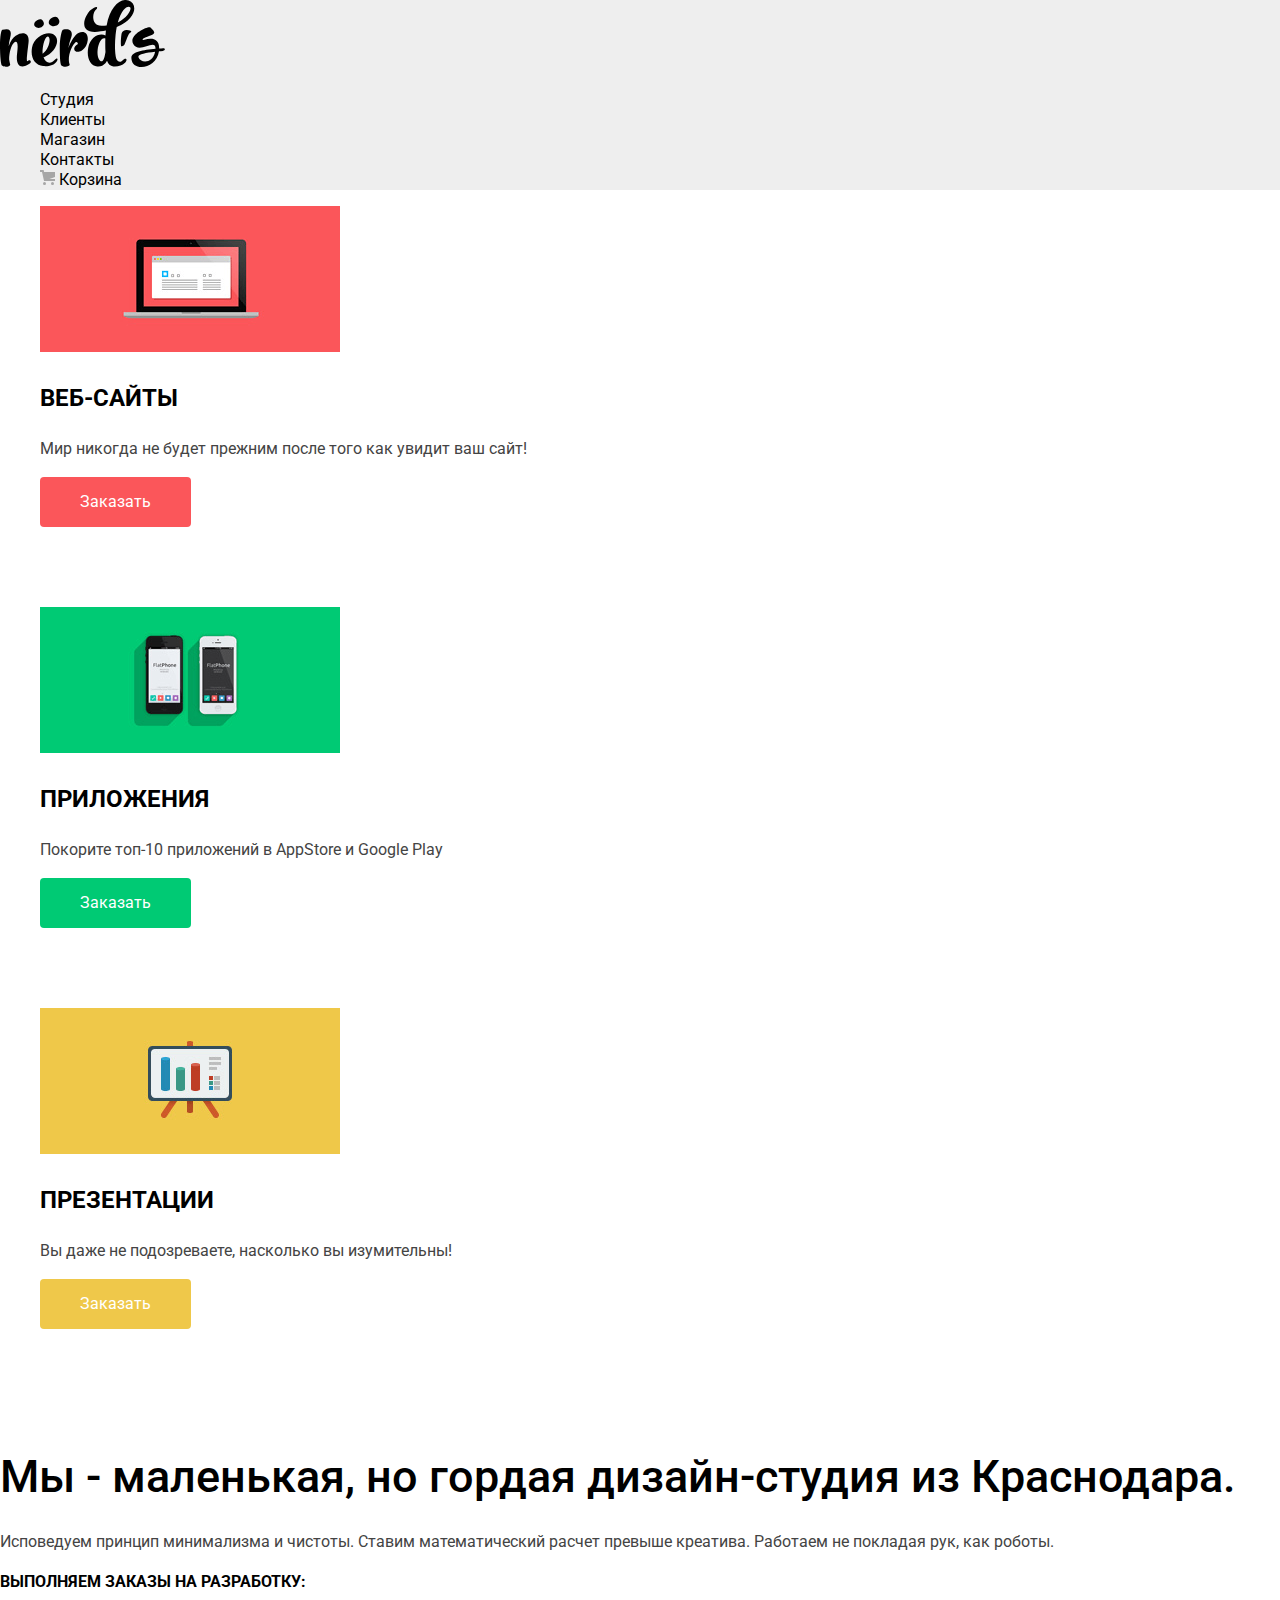
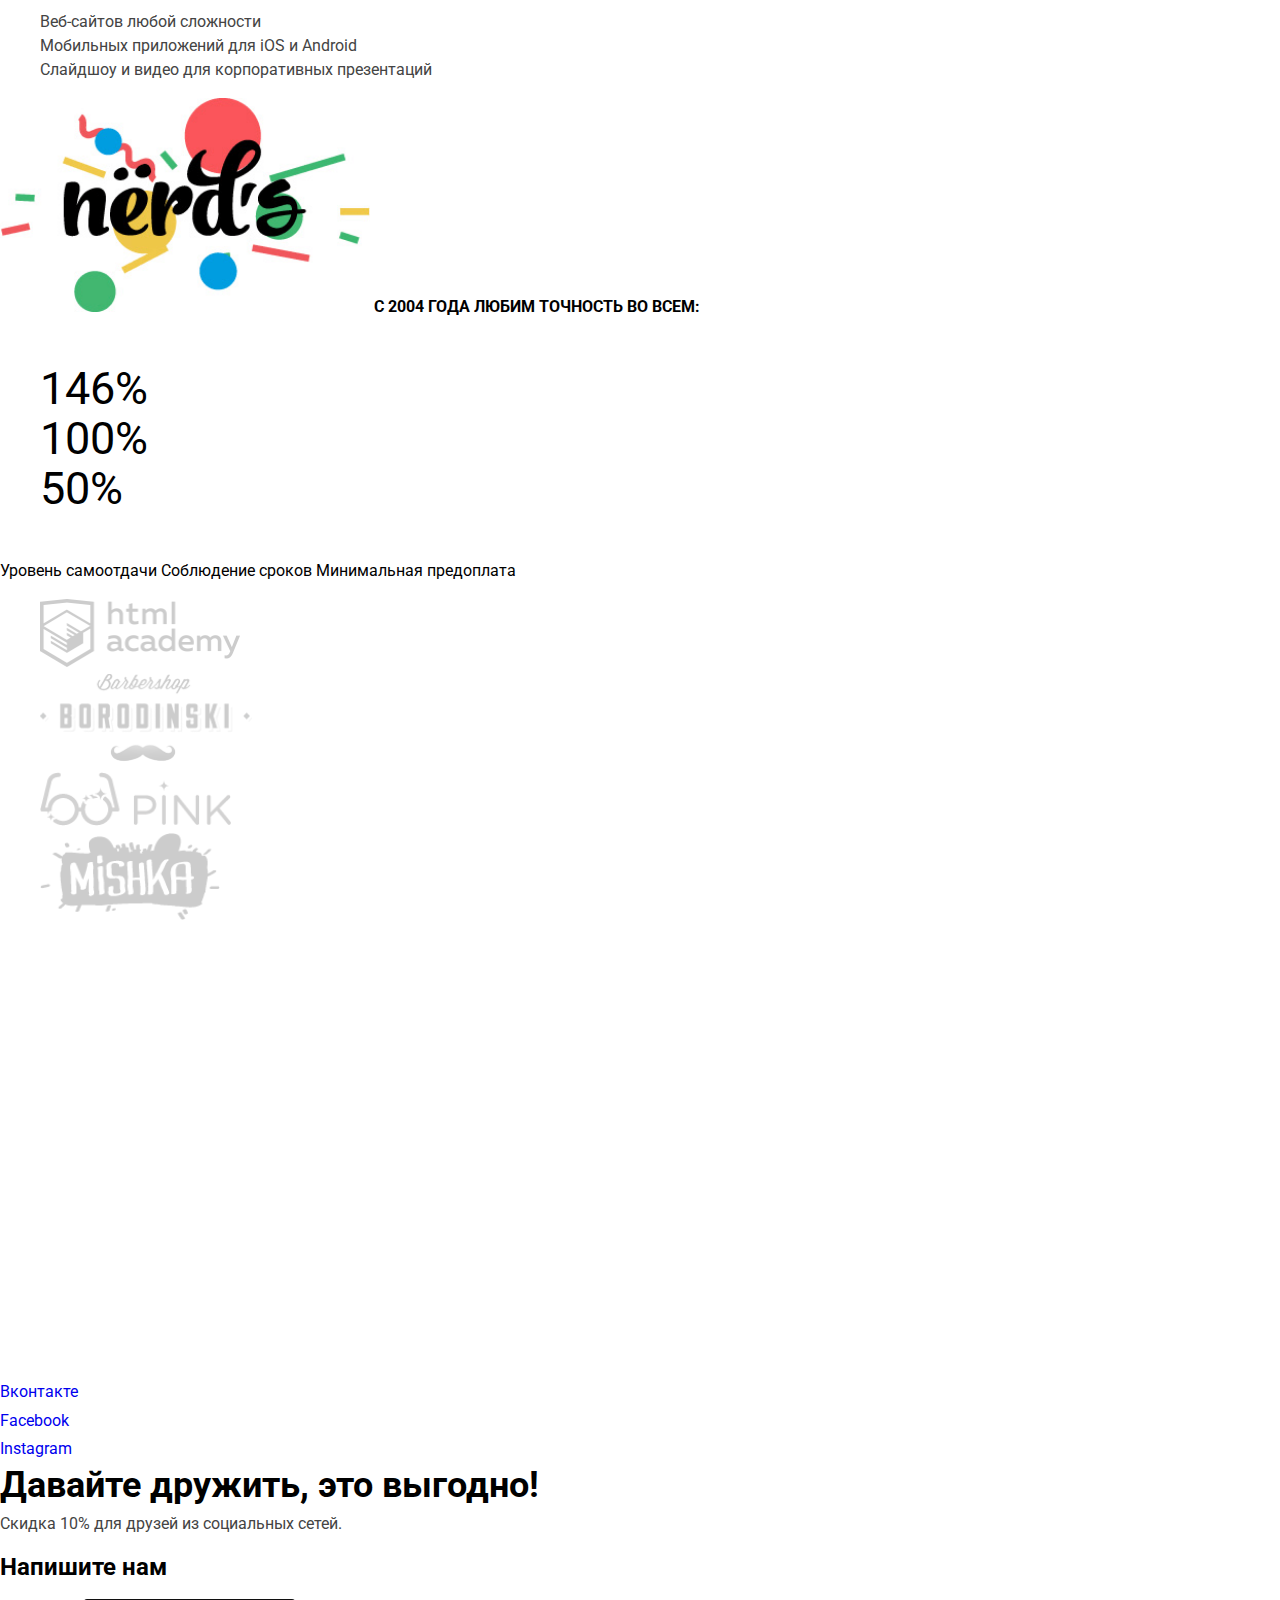
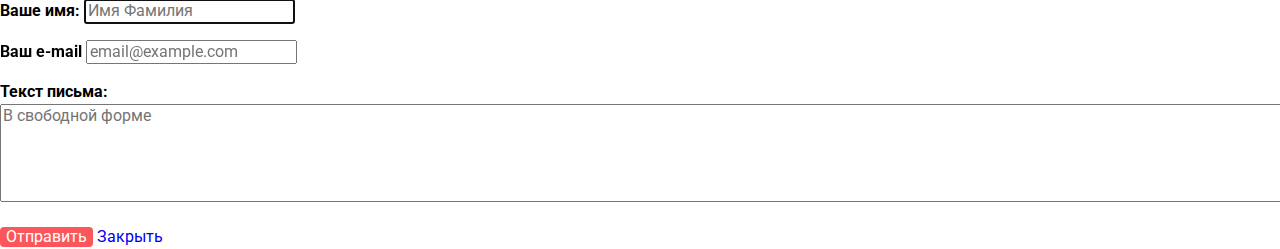
==== index.html @ ab697e95 "Сделала базовую стилизацию" ====
<!DOCTYPE html>
<html lang="ru">
  <head>
    <meta charset="utf-8">
    <title>HTML Academy: Нёрдс</title>
    <link href="https://fonts.googleapis.com/css?family=Roboto:400,500,700&display=swap&subset=cyrillic" rel="stylesheet">
    <link href="css/normalize.css" rel="stylesheet">
    <link href="css/style.css" rel="stylesheet">
  </head>
  <body>
    <header class="main-header">
      <a class="main-header-logo" href="#">
        <img src="img/nerds-logo.svg" width="165" height="75" alt="Логотип «Nerd`s»">
      </a>
      <nav class="main-navigation">
        <ul class="site-navigation">
          <li><a href="#">Студия</a></li>
          <li><a href="#">Клиенты</a></li>
          <li><a href="catalog.html">Магазин</a></li>
          <li><a href="#">Контакты</a></li>
          <li class="cart empty-cart">
            <svg xmlns="http://www.w3.org/2000/svg" width="15" height="15" viewBox="0 0 15 15"><circle fill="#a6a6a6" cx="4.5" cy="13.5" r="1.5"/><circle fill="#a6a6a6" cx="12.5" cy="13.5" r="1.5"/><path fill="#a6a6a6" d="M15 2H4.07l-.422-2H0v2h2.031l1.985 9H15V9H9.441L15 6.951z"/></svg>
            <a class="cart-button" href="#">Корзина</a>
          </li>
        </ul>
      </nav>
      <section class="slider">
      </section>
    </header>
    <main class="container">
      <ul class="services-list">
        <li class="services-item">
          <img src="img/services1.png" width="300" height="146" alt="Веб-сайты">
          <h3>ВЕБ-САЙТЫ</h3>
          <p>Мир никогда не будет прежним после того как увидит ваш сайт!</p>
          <a class="button button-red" href="#">Заказать</a>
        </li>
        <li class="services-item">
          <img src="img/services2.png" width="300" height="146" alt="Приложения">
          <h3>ПРИЛОЖЕНИЯ</h3>
          <p>Покорите топ-10 приложений в AppStore и Google Play</p>
          <a class="button button-green" href="#">Заказать</a>
        </li>
        <li class="services-item">
          <img src="img/services3.png" width="300" height="146" alt="Презентации">
          <h3>ПРЕЗЕНТАЦИИ</h3>
          <p>Вы даже не подозреваете, насколько вы изумительны!</p>
          <a class="button button-yellow" href="#">Заказать</a>
        </li>
      </ul>
      <div class="representation">
        <h3>Мы - маленькая, но гордая дизайн-студия из Краснодара.</h3>
        <p>Исповедуем принцип минимализма и чистоты. Ставим математический расчет превыше креатива. Работаем не покладая рук, как роботы.</p>
        <b>ВЫПОЛНЯЕМ ЗАКАЗЫ НА РАЗРАБОТКУ:</b>
        <ul class="list-orders">
          <li class="order-1">Веб-сайтов любой сложности</li>
          <li class="order-2">Мобильных приложений для iOS и Android</li>
          <li class="order-3">Слайдшоу и видео для корпоративных презентаций</li>
        </ul>
      </div>
      <section class="statistics">
        <img src="img/nerds-illustration.png" width="370" height="220" alt="Иллюстрация «Нёрдс»"> 
        <b>С 2004 ГОДА ЛЮБИМ ТОЧНОСТЬ ВО ВСЕМ:</b>
        <ul class="statistics-list">
          <li>146%</li>
          <li>100%</li>
          <li>50%</li>
        </ul>
        <tr>
          <td>Уровень самоотдачи</td>
          <td>Соблюдение сроков</td>
          <td>Минимальная предоплата</td>
        </tr>
      </section>
      <section class="partners">
        <ul class="partners-list">
          <li class="partners-item">
            <a href="https://up.htmlacademy.ru/htmlcss/25">
              <img src="img/logo1.png" width="200" height="70" alt="HTML Academy">
            </a>
          </li>
          <li class="partners-item">
            <a href="#">
              <img src="img/logo2.png" width="212" height="90" alt="Барбершоп «Бородинский»">
            </a>
          </li>
          <li class="partners-item">
            <a href="#">
              <img src="img/logo3.png" width="191" height="56" alt="Pink">
            </a>
          </li>
          <li class="partners-item">
            <a href="#">
              <img src="img/logo4.png" width="180" height="92" alt="Mishka">
            </a>
          </li>
        </ul>
      </section>
      <section class="map">
        <iframe src="https://www.google.com/maps/embed?pb=!1m18!1m12!1m3!1d1998.598942412403!2d30.320894616187918!3d59.938796869047835!2m3!1f0!2f0!3f0!3m2!1i1024!2i768!4f13.1!3m3!1m2!1s0x4696310fca5ba729%3A0xea9c53d4493c879f!2z0JHQvtC70YzRiNCw0Y8g0JrQvtC90Y7RiNC10L3QvdCw0Y8g0YPQuy4sIDE5LCDQodCw0L3QutGCLdCf0LXRgtC10YDQsdGD0YDQsywgMTkxMTg2!5e0!3m2!1sru!2sru!4v1511716025084" width="1200" height="430" style="border:0" allowfullscreen></iframe>
      </section>
    </main>
    <footer class="main-footer">
      <div class="footer-social">
        <ul class="social-list">
          <li class="social-item">
            <a class="social-button" href="#">
              <span class="social vk visually-hidden">Вконтакте</span>
              <svg xmlns="http://www.w3.org/2000/svg" width="26" height="15" viewBox="0 0 26 15"><path fill="#FFF" d="M16.138 11.51c.956-.309 2.18 2.04 3.483 2.939.978.681 1.727.534 1.727.534l3.473-.05s1.815-.112.957-1.554c-.071-.12-.503-1.069-2.585-3.022-2.177-2.043-1.882-1.712.739-5.244 1.597-2.153 2.236-3.468 2.036-4.028-.192-.539-1.365-.399-1.365-.399L20.69.713c-.381.001-.704.119-.851.515-.003.004-.621 1.666-1.445 3.079-1.741 2.989-2.436 3.148-2.724 2.961-.661-.433-.494-1.737-.494-2.664 0-2.897.432-4.105-.846-4.417-.427-.104-.739-.172-1.828-.182-1.392-.021-2.574 0-3.244.329-.445.223-.786.712-.579.74.26.035.843.16 1.155.586.401.552.389 1.789.389 1.789s.229 3.411-.54 3.834c-.528.29-1.25-.302-2.803-3.016-.793-1.388-1.392-2.922-1.392-2.922s-.116-.285-.326-.441c-.25-.185-.6-.244-.6-.244L.848.684S.29.7.085.946c-.182.218-.015.668-.015.668s2.909 6.881 6.203 10.347c3.02 3.182 6.452 2.971 6.452 2.971h1.555s.469-.054.709-.312c.224-.24.214-.691.214-.691s-.031-2.109.935-2.419z"/></svg>
            </a>
          </li>
          <li class="social-item">
            <a class="social-button" href="#">
              <span class="social facebook visually-hidden">Facebook</span>
              <svg xmlns="http://www.w3.org/2000/svg" width="12" height="22" viewBox="0 0 12 22"><path fill="#FFF" d="M12 4V0H8a4 4 0 0 0-4 4v4H0v4h4v10h4V12h4V8H8V4h4z"/></svg>
            </a>
          </li>
          <li class="social-item">
            <a class="social-button" href="#">
              <span class="social insta visually-hidden">Instagram</span>
              <svg xmlns="http://www.w3.org/2000/svg" width="21" height="21" viewBox="0 0 21 21"><path fill="#FFF" d="M18 0H3C1.35 0 0 1.35 0 3v15c0 1.65 1.35 3 3 3h15c1.65 0 3-1.35 3-3V3c0-1.65-1.35-3-3-3zm-7.5 7c1.93 0 3.5 1.57 3.5 3.5S12.43 14 10.5 14 7 12.43 7 10.5 8.57 7 10.5 7zM18 18H3V9h1.181A6.504 6.504 0 0 0 4 10.5a6.5 6.5 0 1 0 13 0 6.45 6.45 0 0 0-.181-1.5H18v9zm0-11h-4V3h4v4z"/></svg>
            </a>
          </li>
        </ul>
      </div>
      <h3>Давайте дружить, это выгодно!</h3>
      <p>Скидка 10% для друзей из социальных сетей.</p>
    </footer>
    <section class="modal modal-login">
      <h2>Напишите нам</h2>
      <form class="login-form" action="https://echo.htmlacademy.ru" method="post">
        <div class="wrapper">
          <p>
            <label for="user-name"><b>Ваше имя:</b></label>
            <input type="text" name="user-name"  placeholder="Имя Фамилия" required="" autofocus="">			
          </p>
          <p>
            <label for="user-email"><b>Ваш e-mail</b></label>
            <input type="email" name="user-email" placeholder="email@example.com" required="">			
          </p>
        </div>
        <p>
          <label for="contact-text"><b>Текст письма:</b></label>
          <textarea name="text" id="contact-text" rows="5" cols="250" placeholder="В свободной форме" required=""></textarea>
        </p>
        <button class="button" type="submit">Отправить</button>
          <a href="#" class="modal-close">Закрыть</a>
        </form>
    </section>
  </body>
</html>
---- css/style.css ----
body {
    background-color: white;
    font-family: 'Roboto', sans-serif;
    font-size: 16px;
    line-height: 24px;
    font-weight: 400;
    color: black;
}

a {
    text-decoration: none;
}

img {
    max-width: 100%;
    height: auto;
}

.button {
    font-size: 16px;
    line-height: 18px;
    color: #fff;
    background-color: #fb565a;
    border: none;
    display: inline-block;
    border-radius: 4px;
}

.main-header {
    background-color: #eeeeee;
}

.main-header h3 {
    font-weight: 500;
    font-size: 55px;
    line-height: 55px;
    text-align: center;
    color: #000;
    margin-bottom: 45px;
    padding: 77px 0 105px;

}
   
.main-navigation {
    font-size: 16px;
    line-height: 20px;
    color: #000000;
  
    background-color: #eeeeee;
}

.site-navigation {
    font-size: 10,15px;
    line-height: 10,15px;
    list-style: none;
}

.site-navigation a {
    color: #000000;
}

.site-navigation a:hover {
    color: #fb565a;
}

.site-navigation a:focus{
    color: #c0c0c0;
}

.site-navigation-current {
    border-bottom: 2px solid #fb565a;
}

.services-list {
    list-style: none;
}

.services-item h3 {
    font-size: 24px;
    line-height: 30px;
}

.services-item p {
    font-size: 16px;
    line-height: 24px;
    color: #444;
}

.button-red  {
    background-color: #fb565a;
    margin-bottom: 80px;
    padding: 16px 40px;
}

.button-red:hover {
    background-color: #e74246;
}

.button-red:active {
    color: #e48789;
    background-color: #d7373b;
}

.button-green {
    background-color: #00ca74;
    margin-bottom: 80px;
    padding: 16px 40px;
}

.button-green:hover {
    background-color: #00bc6c;
}

.button-green:active {
    color: #74c69c;
    background-color: #00aa62;
}

.button-yellow {
    background-color:  #efc84a;
    margin-bottom: 80px;
    padding: 16px 40px;
}

.button-yellow:hover {
    background-color: #eab534;
}

.button-yellow:active {
    color: #edc47f;
    background-color: #e5a722;
}

.representation h3 {
    margin-bottom: 31px;
    font-size: 45px;
    line-height: 45px;
    font-weight: 500;
}

.representation p {
    font-size: 16px;
    line-height: 24px;
    color: #444;
}

.representation b {
    font-size: 16px;
    line-height: 24px;
}

.list-orders {
    list-style: none;
    color: #444;
}

.statistics b {
    font-size: 16px;
    line-height: 24px;
    font-weight: bold;
}

.statistics-list {
    list-style: none;
    font-size: 45px;
    line-height: 50px;
}

.tr {
    font-size: 16px;
    line-height: 18px;
    color: #444;
}

.partners-list {
    list-style: none;
}

.partners img {
    opacity: 0.2;
}

.partners img:hover {
    opacity: 1;
}

.partners img:active {
    opacity: 0.1;
}

/* Footer */

.social-list {
    width: 260px;
    list-style: none;
    padding: 0;
    margin: 0;
}

.social-button {
    margin-bottom: 5px;
}

.main-footer h3 {
    font-size: 36px;
    line-height: 36px;
    color: #000;
    font-weight: 700;
    display: block;
    margin: 6px 0 10px;
}

.main-footer p {
    margin: 0;
    line-height: 22px;
    color: #444;
}

/* Catalog */
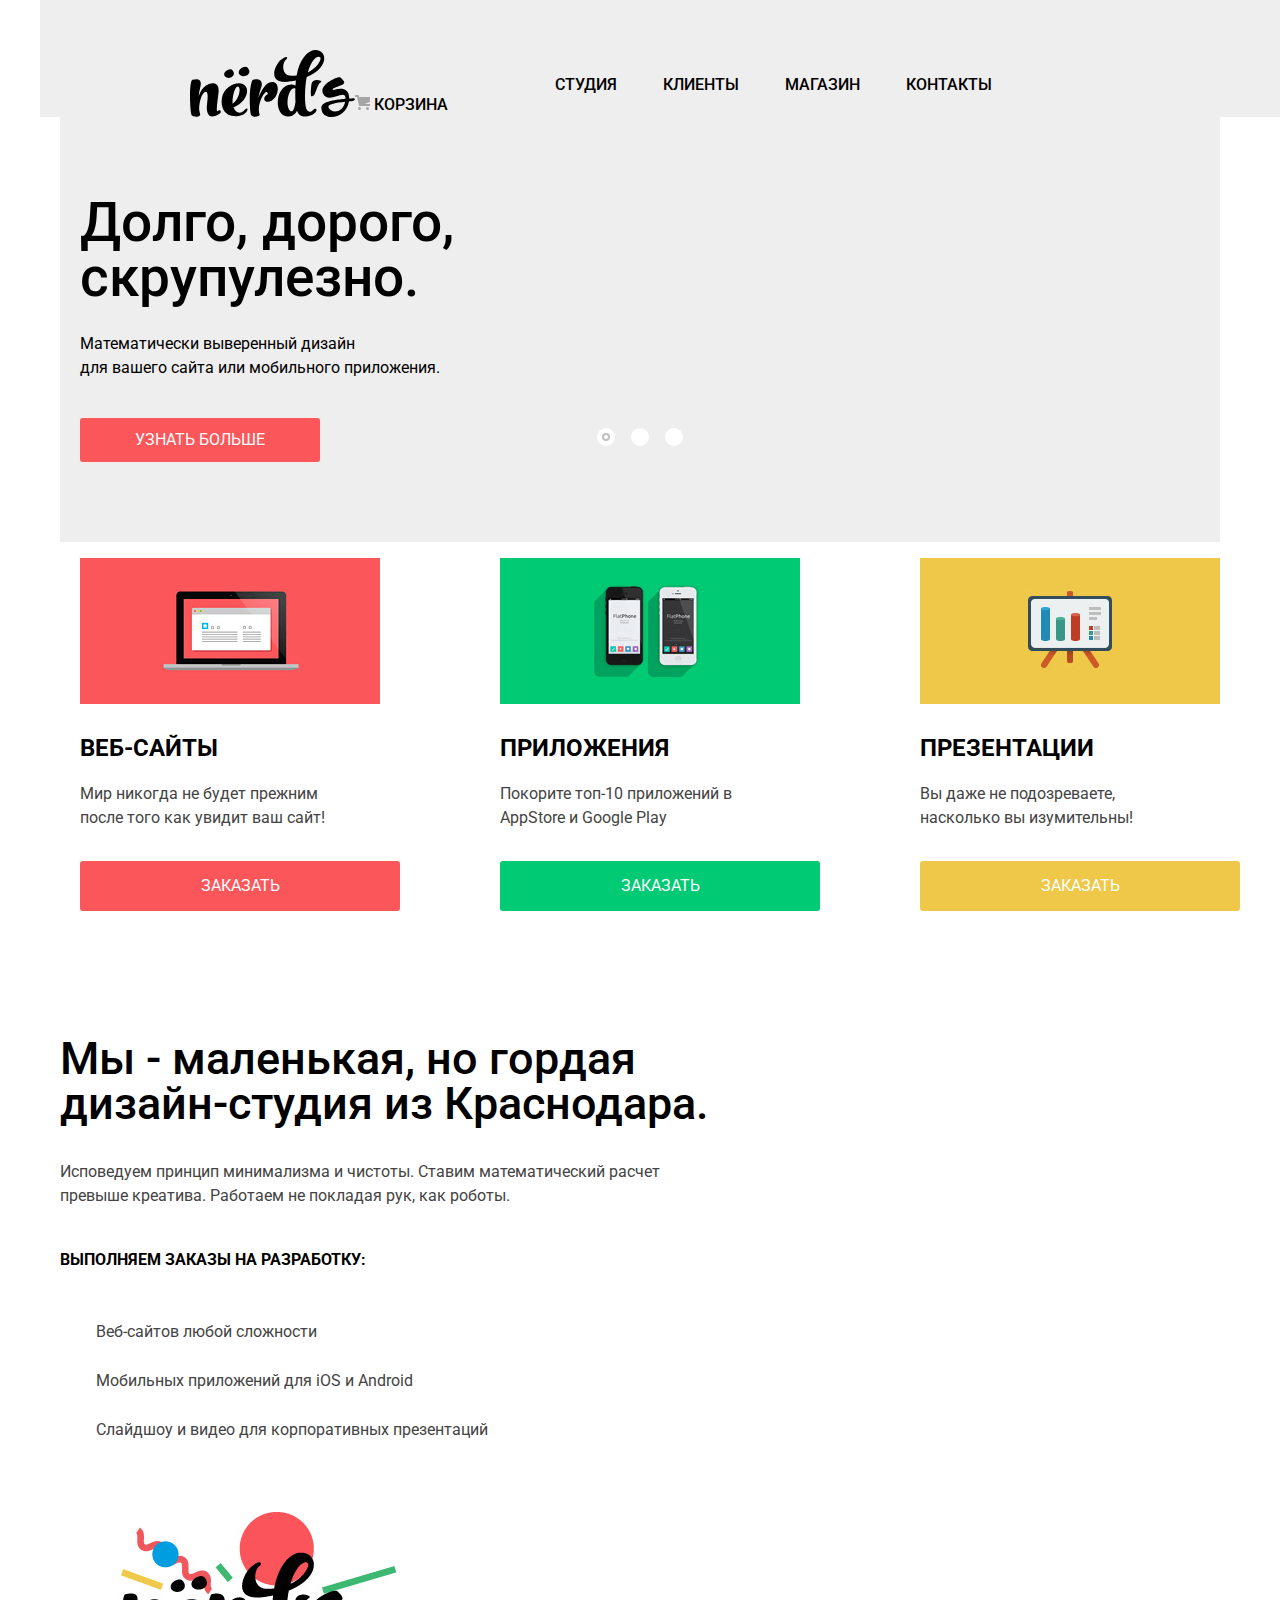
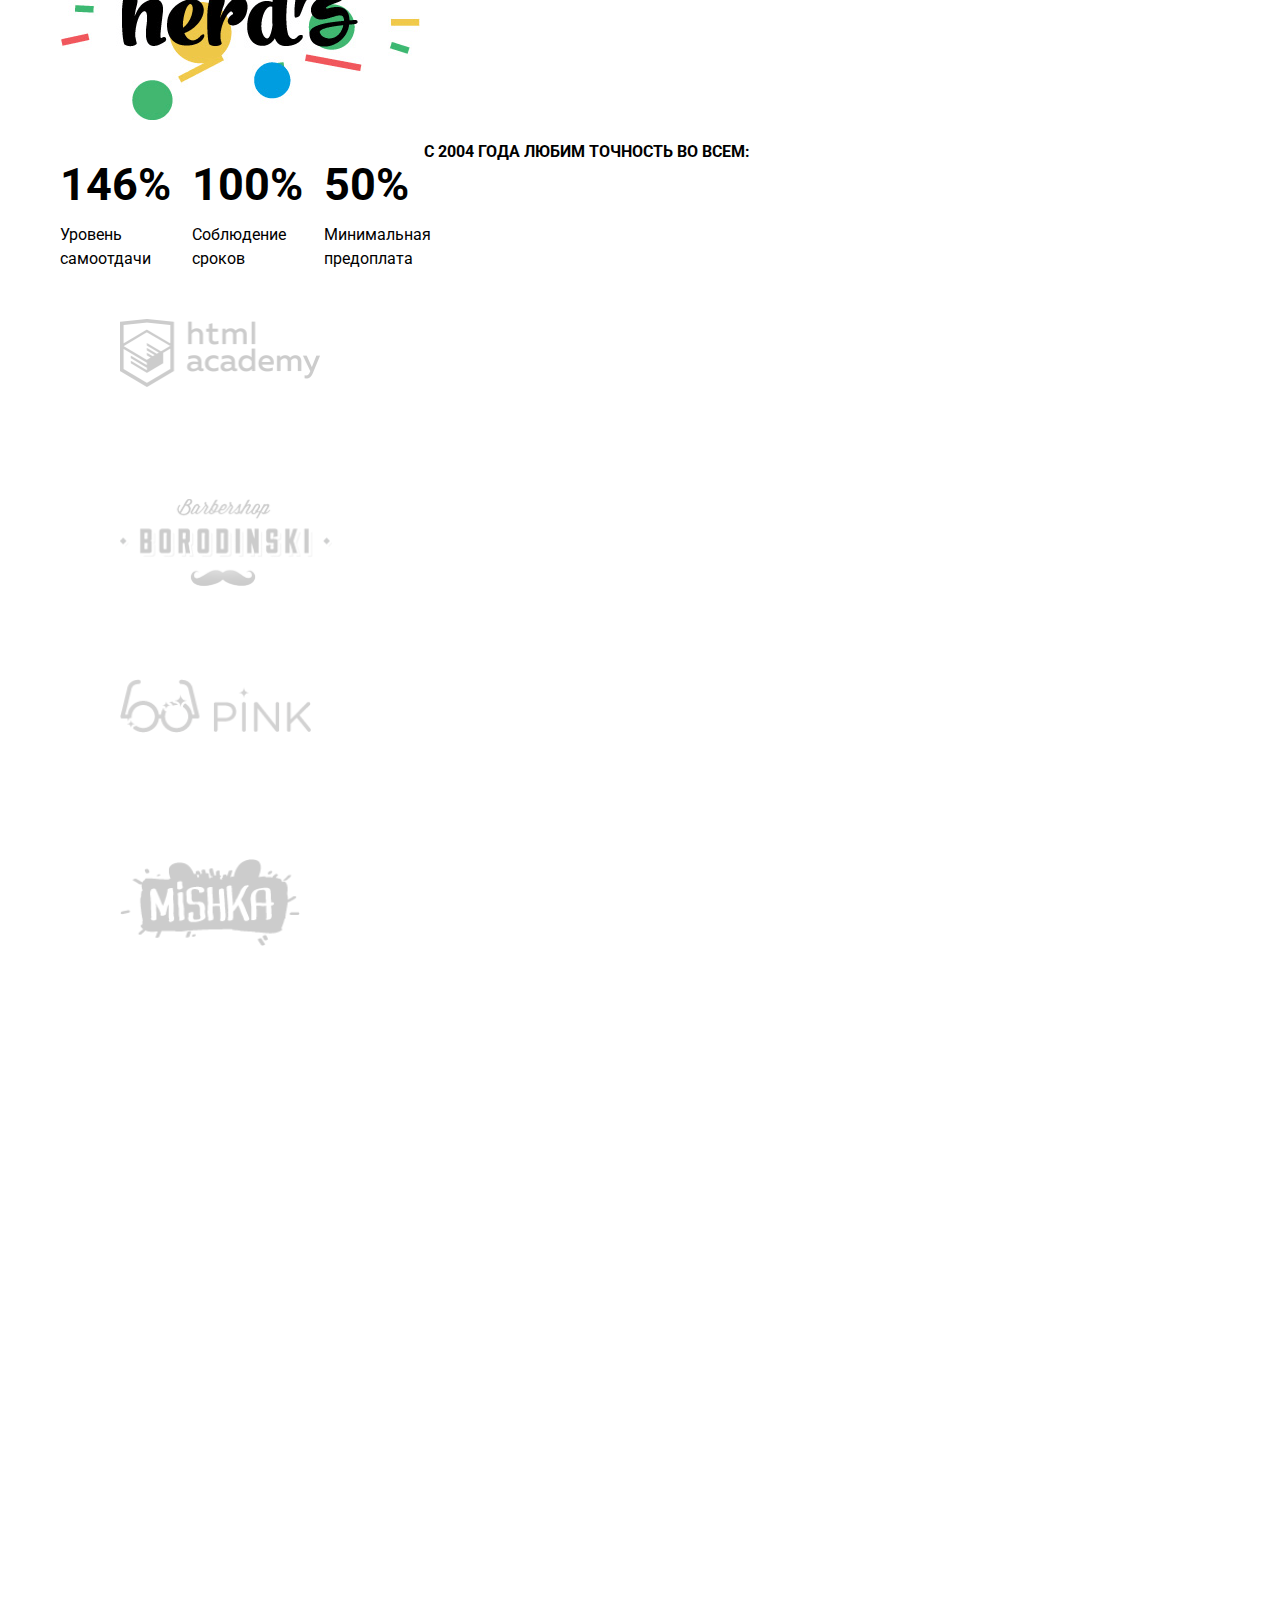
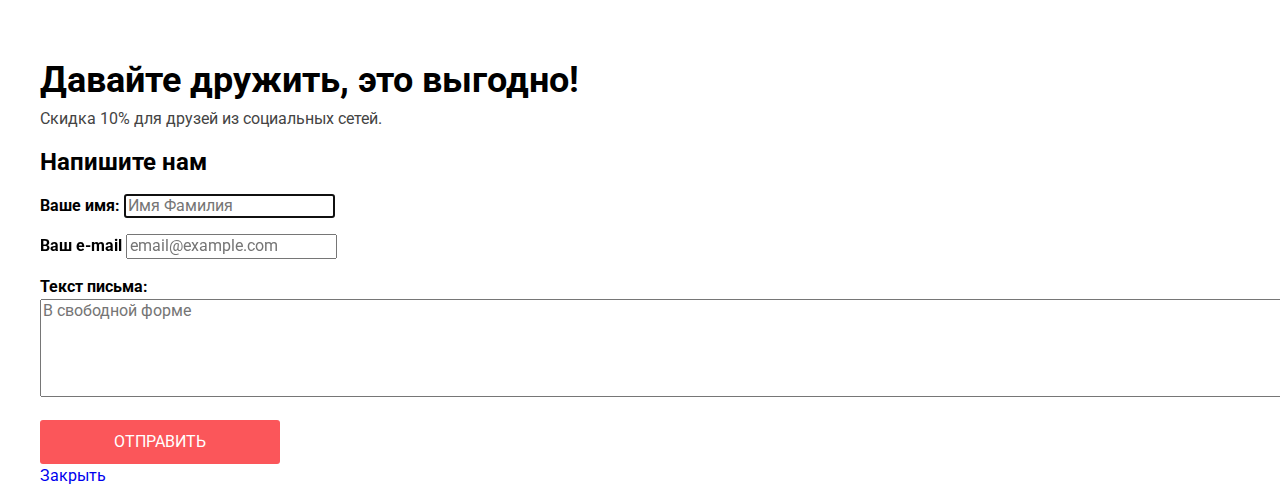
==== commit 6da74061: "Добавила сетки" ====
--- a/index.html
+++ b/index.html
@@ -18,16 +18,44 @@
           <li><a href="#">Клиенты</a></li>
           <li><a href="catalog.html">Магазин</a></li>
           <li><a href="#">Контакты</a></li>
-          <li class="cart empty-cart">
-            <svg xmlns="http://www.w3.org/2000/svg" width="15" height="15" viewBox="0 0 15 15"><circle fill="#a6a6a6" cx="4.5" cy="13.5" r="1.5"/><circle fill="#a6a6a6" cx="12.5" cy="13.5" r="1.5"/><path fill="#a6a6a6" d="M15 2H4.07l-.422-2H0v2h2.031l1.985 9H15V9H9.441L15 6.951z"/></svg>
-            <a class="cart-button" href="#">Корзина</a>
-          </li>
         </ul>
+        <div class="basket">
+          <svg xmlns="http://www.w3.org/2000/svg" width="15" height="15" viewBox="0 0 15 15"><circle fill="#a6a6a6" cx="4.5" cy="13.5" r="1.5"/><circle fill="#a6a6a6" cx="12.5" cy="13.5" r="1.5"/><path fill="#a6a6a6" d="M15 2H4.07l-.422-2H0v2h2.031l1.985 9H15V9H9.441L15 6.951z"/></svg>
+          <a class="basket-button" href="#">Корзина</a>
+        </div>
       </nav>
-      <section class="slider">
-      </section>
     </header>
     <main class="container">
+      <section class="slider">
+        <div class="container">
+          <h2 class="visually-hidden">Преимущества</h2>
+          <input class="visually-hidden" type="radio" id="product-1" name="toggle" checked>
+          <input class="visually-hidden" type="radio" id="product-2" name="toggle">
+          <input class="visually-hidden" type="radio" id="product-3" name="toggle">
+          <div class="slider-controls">
+            <label class="slider-controls-item slider-controls-item--1" for="product-1">Первый</label>
+            <label class="slider-controls-item slider-controls-item--2" for="product-2">Второй</label>
+            <label class="slider-controls-item slider-controls-item--3" for="product-3">Третий</label>
+          </div>
+          <ul class="slider-list">
+            <li class="slider-item">
+              <h3>Долго, дорого,<br> скрупулезно.</h3>
+              <p>Математически выверенный дизайн<br> для вашего сайта или мобильного приложения.</p>
+              <a class="slider-item-button button" href="#">Узнать больше</a>
+            </li>
+            <li class="slider-item">
+              <h3>Любим математику как никто другой</h3>
+              <p>Никакого креатива, только математические формулы для расчета идеальных пропорций.</p>
+              <a class="slider-item-button button" href="#">Узнать больше</a>
+            </li>
+            <li class="slider-item">
+              <h3>Только ночь,<br> только хардкор</h3>
+              <p>Работать днем, как все? Мы против этого.<br> Ближе к полуночи работа только начинается.</p>
+              <a class="slider-item-button button" href="#">Узнать больше</a>
+            </li>
+          </ul>  
+        </div>
+      </section>
       <ul class="services-list">
         <li class="services-item">
           <img src="img/services1.png" width="300" height="146" alt="Веб-сайты">
@@ -48,29 +76,35 @@
           <a class="button button-yellow" href="#">Заказать</a>
         </li>
       </ul>
-      <div class="representation">
-        <h3>Мы - маленькая, но гордая дизайн-студия из Краснодара.</h3>
-        <p>Исповедуем принцип минимализма и чистоты. Ставим математический расчет превыше креатива. Работаем не покладая рук, как роботы.</p>
-        <b>ВЫПОЛНЯЕМ ЗАКАЗЫ НА РАЗРАБОТКУ:</b>
-        <ul class="list-orders">
-          <li class="order-1">Веб-сайтов любой сложности</li>
-          <li class="order-2">Мобильных приложений для iOS и Android</li>
-          <li class="order-3">Слайдшоу и видео для корпоративных презентаций</li>
-        </ul>
-      </div>
-      <section class="statistics">
-        <img src="img/nerds-illustration.png" width="370" height="220" alt="Иллюстрация «Нёрдс»"> 
-        <b>С 2004 ГОДА ЛЮБИМ ТОЧНОСТЬ ВО ВСЕМ:</b>
-        <ul class="statistics-list">
-          <li>146%</li>
-          <li>100%</li>
-          <li>50%</li>
-        </ul>
-        <tr>
-          <td>Уровень самоотдачи</td>
-          <td>Соблюдение сроков</td>
-          <td>Минимальная предоплата</td>
-        </tr>
+      <section="studio">
+        <div class="representation">
+          <h3>Мы - маленькая, но гордая дизайн-студия из Краснодара.</h3>
+          <p>Исповедуем принцип минимализма и чистоты. Ставим математический расчет превыше креатива. Работаем не покладая рук, как роботы.</p>
+          <b>ВЫПОЛНЯЕМ ЗАКАЗЫ НА РАЗРАБОТКУ:</b>
+          <ul class="list-orders">
+            <li class="order-1">Веб-сайтов любой сложности</li>
+            <li class="order-2">Мобильных приложений для iOS и Android</li>
+            <li class="order-3">Слайдшоу и видео для корпоративных презентаций</li>
+          </ul>
+        </div>
+        <div class="statistics">
+          <img src="img/nerds-illustration.png" width="360" height="208" alt="Иллюстрация «Нёрдс»"> 
+          <b class="statistics title">С 2004 ГОДА ЛЮБИМ ТОЧНОСТЬ ВО ВСЕМ:</b>
+          <ul class="statistics-list">
+            <li>
+              <b>146<span>%</span></b>
+              <p>Уровень самоотдачи</p>
+            </li>
+            <li>
+              <b>100<span>%</span></b>
+              <p>Соблюдение сроков</p>
+            </li>
+            <li>
+              <b>50<span>%</span></b>
+              <p>Минимальная предоплата</p>
+            </li>
+          </ul>
+        </div>
       </section>
       <section class="partners">
         <ul class="partners-list">
--- a/css/style.css
+++ b/css/style.css
@@ -1,9 +1,12 @@
 body {
-    background-color: white;
+    width: 1200px;
+    margin: 0 auto;
+    padding: 0 20px;
     font-family: 'Roboto', sans-serif;
     font-size: 16px;
     line-height: 24px;
     font-weight: 400;
+    background-color: white;
     color: black;
 }
 
@@ -17,17 +20,46 @@
 }
 
 .button {
+    display: block;
+    width: 240px;
+    padding: 13px 0;
+    
     font-size: 16px;
     line-height: 18px;
-    color: #fff;
+    color: #ffffff;
+    text-transform: uppercase;
+    text-align: center;
+    text-decoration: none;
+    
     background-color: #fb565a;
+    border-radius: 3px;
     border: none;
-    display: inline-block;
-    border-radius: 4px;
+}
+  
+.button:hover,
+.button:focus {
+    background-color: #e74246;
+}
+  
+.button:active {
+    background-color: #d7373b;
+    color: rgba(255, 255, 255, 0.3);
+    box-shadow: 0 3px rgba(0, 0, 0, 0.1) inset;
 }
 
 .main-header {
+    display: flex;
+    width: 1200px;
+    margin: 0 auto;
+    padding: 0 20px;
     background-color: #eeeeee;
+    min-width: 1200px;
+}
+
+.main-header-logo {
+    margin-left: 130px;
+    margin-top: 50px;
+    line-height: 0;
 }
 
 .main-header h3 {
@@ -42,6 +74,7 @@
 }
    
 .main-navigation {
+    text-transform: uppercase;
     font-size: 16px;
     line-height: 20px;
     color: #000000;
@@ -50,13 +83,26 @@
 }
 
 .site-navigation {
-    font-size: 10,15px;
-    line-height: 10,15px;
-    list-style: none;
+    display: flex;
+    justify-content: center;
+    padding: 0;
+    list-style: none;
+    margin: 75px 0 0;
+}
+
+.site-navigation:first-of-type {
+    justify-content: space-between;
+    width: 440px;
+    margin-left: 200px;
+}
+
+.site-navigation li {
+    margin-right: 46px;
 }
 
 .site-navigation a {
     color: #000000;
+    font-weight: 500;
 }
 
 .site-navigation a:hover {
@@ -71,16 +117,195 @@
     border-bottom: 2px solid #fb565a;
 }
 
+.basket {
+    position: relative;
+    margin-left: auto;
+    font-weight: 500;
+}
+
+.basket a {
+    color: #000000;
+    list-style: none;
+    font-weight: 500;
+}
+
+.basket a:hover {
+    color: #fb565a;
+}
+
+.basket a:focus{
+    color: #c0c0c0;
+}
+
+/* slider */
+
+.container {
+    width: 1200px;
+    margin: 0 auto;
+    padding: 0 20px;
+    box-sizing: border-box;
+}
+  
+.visually-hidden {
+    position: absolute;
+    width: 1px;
+    height: 1px;
+    clip: rect(0, 0, 0, 0);
+}
+
+.slider {
+    position: relative;
+    
+    background-color: #eeeeee;
+}
+  
+.slider-controls {
+    position: absolute;
+    left: 50%;
+    bottom: 104px;
+    z-index: 100;
+    
+    width: 160px;
+    height: 18px;
+  
+    text-align: center;
+    font-size: 0;
+    transform: translateX(-50%);
+}
+  
+.slider-controls label {
+    position: relative;
+    
+    display: inline-block;
+    width: 18px;
+    height: 18px;
+    padding: 8px;
+    
+    border-radius: 50%;
+    cursor: pointer;
+}
+  
+.slider-controls label::after {
+    content: "";
+    
+    position: absolute;
+    top: 8px;
+    left: 8px;
+    z-index: 1;
+    
+    width: 18px;
+    height: 18px;
+    
+    background: #ffffff;
+    
+    border-radius: 50%;
+}
+  
+.slider-list {
+    margin: 0;
+    padding: 0;
+    
+    list-style: none;
+}
+  
+.slider-item {
+    display: none;
+    padding: 78px 0 80px 0;
+}
+  
+.slider-item:nth-child(1) {
+    background-image: url("img/slide1.png");
+    background-repeat: no-repeat;
+    background-position: 93% 18px;
+}
+  
+.slider-item:nth-child(2) {
+    background-image: url("img/slide2.png");
+    background-repeat: no-repeat;
+    background-position: 100% 0;
+}
+  
+.slider-item:nth-child(3) {
+    background-image: url("img/slide3.png");
+    background-repeat: no-repeat;
+    background-position: 100% 20px;
+}
+  
+#product-1:checked ~ .slider-list .slider-item:nth-child(1) {
+    display: block;
+}
+  
+#product-2:checked ~ .slider-list .slider-item:nth-child(2) {
+    display: block;
+}
+  
+  #product-3:checked ~ .slider-list .slider-item:nth-child(3) {
+    display: block;
+}
+  
+#product-1:checked ~ .slider-controls .slider-controls-item--1::before,
+#product-2:checked ~ .slider-controls .slider-controls-item--2::before,
+#product-3:checked ~ .slider-controls .slider-controls-item--3::before {
+    content: "";
+    position: absolute;
+    left: 50%;
+    top: 50%;
+    z-index: 2;
+    width: 4px;
+    height: 4px;
+    margin: -4px;
+    background-color: inherit;
+    border: 2px solid #c1c1c1;
+    border-radius: 50%;
+}
+  
+.slider-item h3 {
+    max-width: 600px;
+    margin: 0;
+    margin-bottom: 27px;
+    
+    font-size: 55px;
+    line-height: 55px;
+    font-weight: 500;
+}
+  
+.slider-item p {
+    max-width: 430px;
+    margin: 0;
+    margin-bottom: 38px;
+}
+  
+
 .services-list {
-    list-style: none;
+    display: flex;
+    justify-content: flex-start;
+    flex-wrap: nowrap;
+    padding: 0;
+    margin-bottom: 40px;
+    list-style: none;
+}
+
+.services-item {
+    padding: 0 20px;
+    margin-right: 60px;
+}
+
+.services-item img {
+    margin-bottom: 22px;
 }
 
 .services-item h3 {
     font-size: 24px;
+    font-weight: 700;
+    margin: 0 0 19px;
+    width: 300px;
+    text-transform: uppercase;
     line-height: 30px;
 }
 
 .services-item p {
+    margin: 0 0 31px;
+    width: 250px;
     font-size: 16px;
     line-height: 24px;
     color: #444;
@@ -131,49 +356,124 @@
     background-color: #e5a722;
 }
 
+.studio {
+    display: flex;
+    flex-wrap: wrap;
+    justify-content: space-betwwen;
+    padding: 0 20px;
+}
+
+.representation {
+    width: 665px;
+    margin-top: 30px;
+    margin-bottom: 70px;
+}
+
 .representation h3 {
-    margin-bottom: 31px;
+    display: block;
+    margin-bottom: 34px;
     font-size: 45px;
     line-height: 45px;
     font-weight: 500;
 }
 
 .representation p {
+    margin-bottom: 38px;
     font-size: 16px;
     line-height: 24px;
     color: #444;
 }
 
 .representation b {
+    display: block;
+    margin-top: 40px;
+    margin-bottom: 23px;
+    font-weight: 700;
+    color: #000;
     font-size: 16px;
     line-height: 24px;
+    vertical-align: middle;
+    text-transform: uppercase;
 }
 
 .list-orders {
+    padding: 0;
+    margin: 0;
+    display: flex;
+    flex-direction: column;
+    justify-content: space-between;
+    min-height: 120px;
     list-style: none;
     color: #444;
 }
 
-.statistics b {
+.list-orders li {
+    position: relative;
+    padding-left: 36px;
+    margin-top: 25px;
+}
+
+
+.statistics img {
+    line-height: 0;
+    margin-bottom: 37px;
+}
+
+.statistics title {
+    display: block;
+    margin-bottom: 48px;
+    font-weight: 700;
     font-size: 16px;
     line-height: 24px;
     font-weight: bold;
 }
 
 .statistics-list {
-    list-style: none;
+    display: flex;
+    max-width: 360px;
+    flex-wrap: nowrap;
+    padding: 0;
+}
+
+.statistics-list li {
+    list-style: none;
+    flex-basis: 100px;
+    margin-right: 21px;
+}
+
+.statistics-list b {
+    font-weight: 700;
     font-size: 45px;
-    line-height: 50px;
-}
-
-.tr {
-    font-size: 16px;
-    line-height: 18px;
-    color: #444;
+    line-height: 10.06px;
+    margin-bottom: 38px;
+}
+
+.partners {
+    display: flex;
+    flex-direction: row;
+    position: relative;
+    -webkit-box-pack: start;
+    -ms-flex-pack: start;
+    justify-content: flex-start;
+    -webkit-box-align: center;
+    -ms-flex-align: center;
+    align-items: center;
+    -ms-flex-wrap: wrap;
+    flex-wrap: wrap;
+    min-height: 182px;
+    margin-bottom: 83px;
 }
 
 .partners-list {
     list-style: none;
+}
+
+.partners-item {
+    display: block;
+    width: 260px;
+    height: 180px;
+    margin: 0 20px;
+    position: relative;
 }
 
 .partners img {
@@ -187,6 +487,143 @@
 .partners img:active {
     opacity: 0.1;
 }
+
+.pagination-list {
+    display: flex;
+    margin-top: 44px;
+    list-style: none;
+}
+
+.pagination-item:not(:last-child) {
+    margin-right: 10px;
+}
+
+.pagination-item a {
+    padding: 12px 18px;
+    border: 3px solid #eee;
+    background-color: #eee;
+    color: #000;
+    line-height: 18px;
+    text-transform: uppercase;
+    font-weight: 500;
+}
+
+.pagination-item .active {
+    background-color: #fff;
+}
+
+.pagination-item:last-child a {
+    padding: 12px 75px;
+}
+
+/* Form */
+
+.filter-item {
+    margin: 0;
+    padding: 0;
+    
+    border: none;
+    
+    /* Для демонстрации */
+    width: 260px;
+    margin: 50px auto; 
+}
+  
+.range-filter {
+    width: 260px;
+    margin-top: 49px;
+}
+  
+.filter-item legend {
+    font-size: 18px;
+    line-height: 24px;
+    text-transform: uppercase;
+    font-weight: 700;
+}
+  
+.range-controls {
+    position: relative;
+    
+    height: 41px;
+    margin-bottom: 15px;
+    padding-top: 39px;
+    padding-right: 20px;
+    padding-left: 20px;
+    
+    background-color: #f1f1f1;
+    
+    border-radius: 5px;
+}
+  
+.range-controls .scale {
+    height: 2px;
+  
+    background: #d7dcde;
+}
+  
+.range-controls .bar {
+    width: 70%;
+    height: 2px;
+  
+    background: #00ca74;
+}
+  
+.range-controls .toggle {
+    position: absolute;
+    top: 31px;
+    left: 0;
+    
+    width: 4px;
+    height: 4px;
+    padding: 0;
+  
+    border: 8px solid #ffffff;
+    background-color: #ababab;
+    box-shadow: 0 2px 1px 0 #cfcfcf;
+    border-radius: 50%;
+    cursor: pointer;
+}
+  
+.range-controls .toggle-min {
+    left: 50px;
+}
+  
+.range-controls .toggle-max {
+    left: 110px;
+}
+  
+.price-controls {
+    font-size: 0;
+}
+  
+.price-controls label {
+    display: inline-block;
+    width: 50%;
+    
+    font-size: 16px;
+    text-transform: uppercase;
+}
+  
+.price-controls input {
+    width: 60px;
+    padding: 8px 10px;
+    margin-left: 10px;
+    
+    font-family: Roboto, Arial, sans-serif;
+    font-size: 16px;
+    text-align: center;
+    color: #283136;
+    
+    border: none;
+    border-radius: 5px;
+    background: #f1f1f1;
+}
+  
+.max-price {
+    text-align: right;
+}
+
+/* Catalog */
 
 /* Footer */
 
@@ -216,5 +653,5 @@
     color: #444;
 }
 
-/* Catalog */
-
+
+
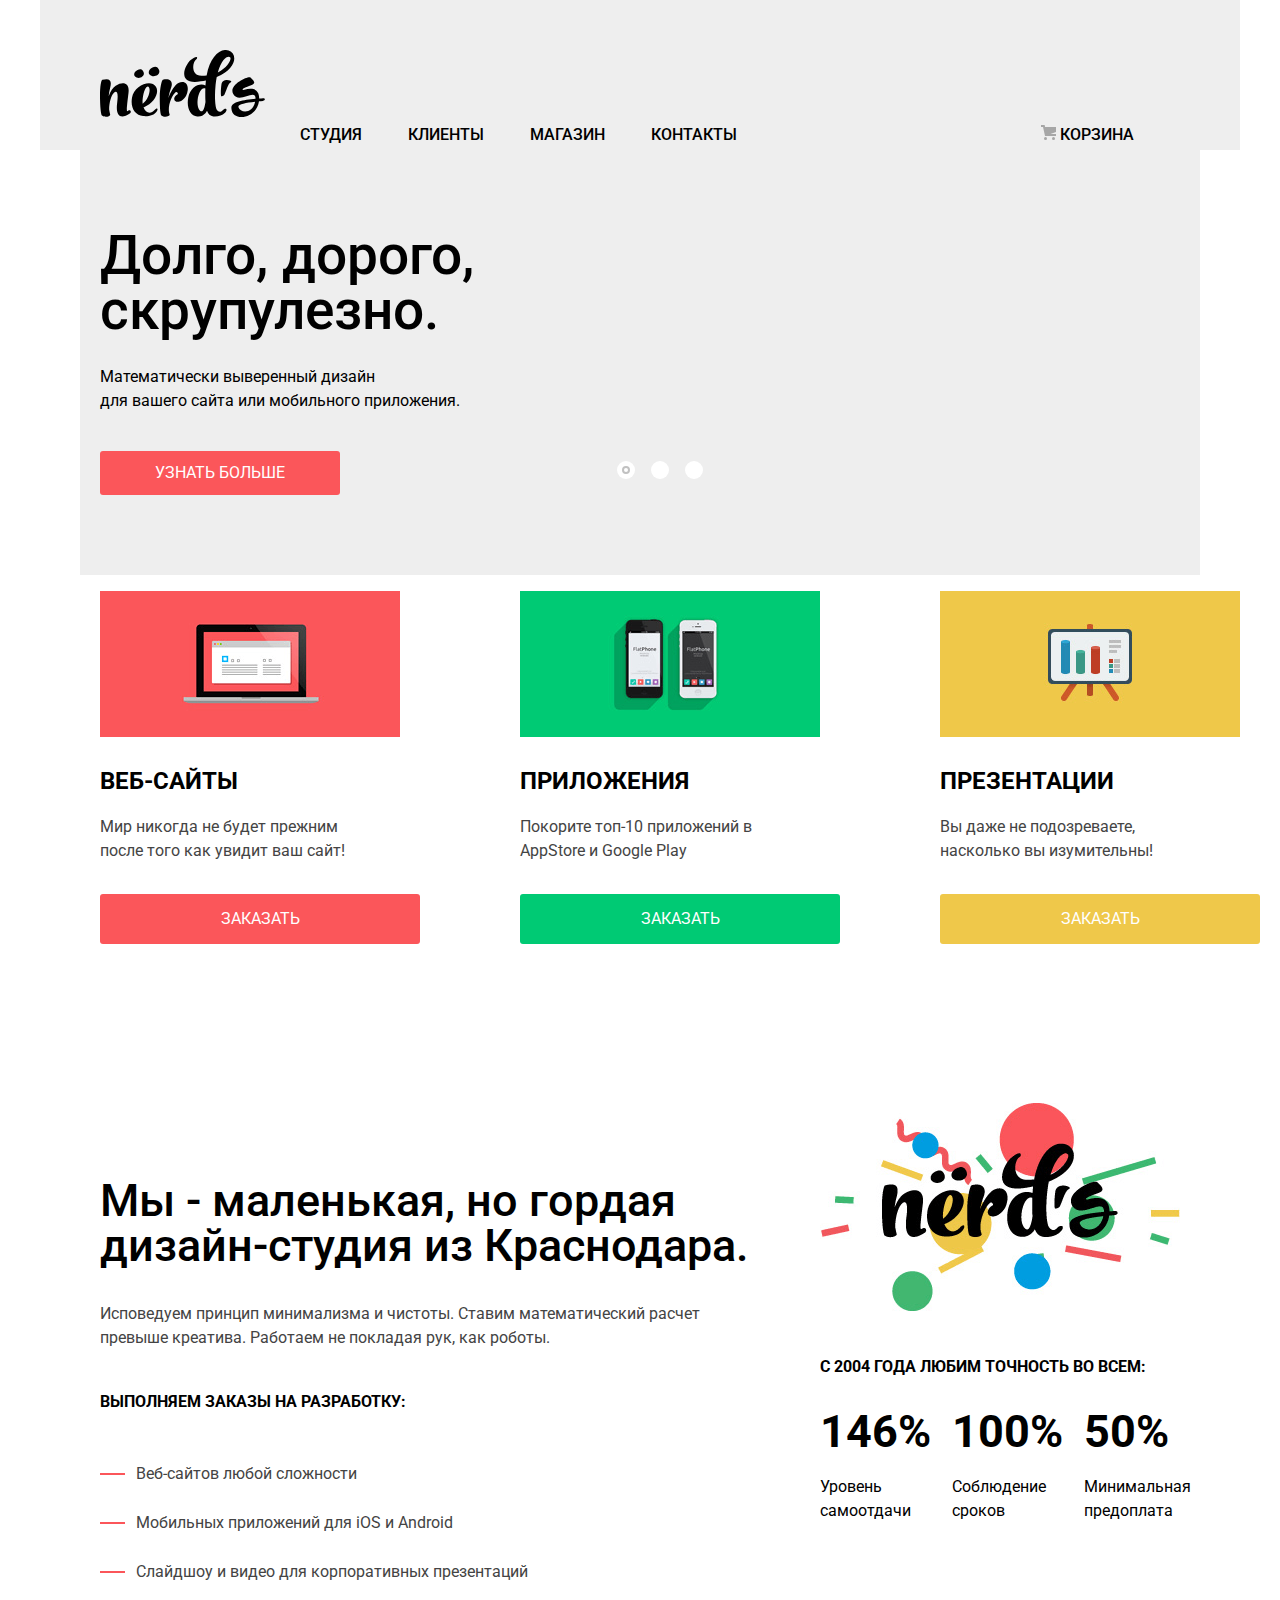
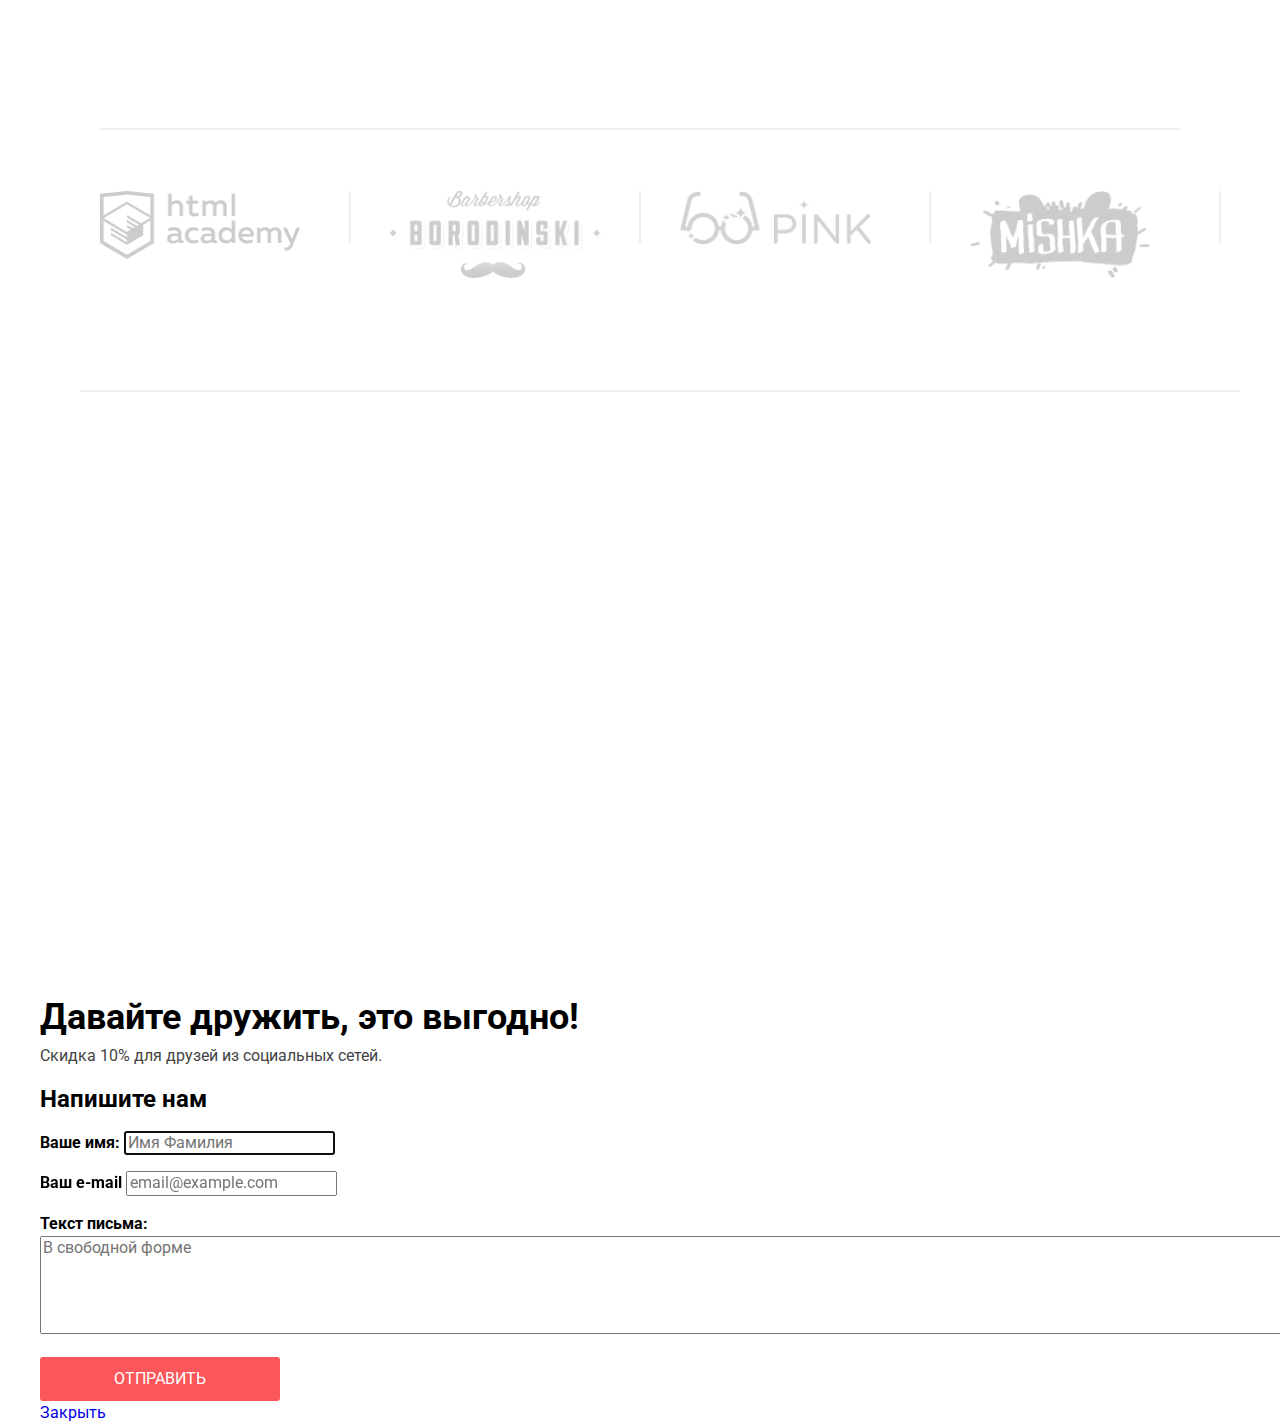
==== commit 12e29702: "декоративные элементы" ====
--- a/index.html
+++ b/index.html
@@ -9,21 +9,25 @@
   </head>
   <body>
     <header class="main-header">
-      <a class="main-header-logo" href="#">
-        <img src="img/nerds-logo.svg" width="165" height="75" alt="Логотип «Nerd`s»">
-      </a>
-      <nav class="main-navigation">
-        <ul class="site-navigation">
-          <li><a href="#">Студия</a></li>
-          <li><a href="#">Клиенты</a></li>
-          <li><a href="catalog.html">Магазин</a></li>
-          <li><a href="#">Контакты</a></li>
-        </ul>
-        <div class="basket">
-          <svg xmlns="http://www.w3.org/2000/svg" width="15" height="15" viewBox="0 0 15 15"><circle fill="#a6a6a6" cx="4.5" cy="13.5" r="1.5"/><circle fill="#a6a6a6" cx="12.5" cy="13.5" r="1.5"/><path fill="#a6a6a6" d="M15 2H4.07l-.422-2H0v2h2.031l1.985 9H15V9H9.441L15 6.951z"/></svg>
-          <a class="basket-button" href="#">Корзина</a>
-        </div>
-      </nav>
+      <div class="container">
+        <nav class="main-navigation">
+          <a class="main-header-logo" href="#">
+            <img src="img/nerds-logo.svg" width="165" height="75" alt="Логотип «Nerd`s»">
+          </a>
+          <ul class="site-navigation">
+            <li><a href="#">Студия</a></li>
+            <li><a href="#">Клиенты</a></li>
+            <li><a href="catalog.html">Магазин</a></li>
+            <li><a href="#">Контакты</a></li>
+          </ul>
+          <ul class="site-navigation">
+            <li>
+              <svg xmlns="http://www.w3.org/2000/svg" width="15" height="15" viewBox="0 0 15 15"><circle fill="#a6a6a6" cx="4.5" cy="13.5" r="1.5"/><circle fill="#a6a6a6" cx="12.5" cy="13.5" r="1.5"/><path fill="#a6a6a6" d="M15 2H4.07l-.422-2H0v2h2.031l1.985 9H15V9H9.441L15 6.951z"/></svg>
+              <a class="basket-button" href="#">Корзина</a>
+            </li>
+          </ul>
+        </nav>
+      </div>
     </header>
     <main class="container">
       <section class="slider">
@@ -76,20 +80,30 @@
           <a class="button button-yellow" href="#">Заказать</a>
         </li>
       </ul>
-      <section="studio">
+      <section class="studio">
+        <div class="container">
         <div class="representation">
           <h3>Мы - маленькая, но гордая дизайн-студия из Краснодара.</h3>
           <p>Исповедуем принцип минимализма и чистоты. Ставим математический расчет превыше креатива. Работаем не покладая рук, как роботы.</p>
           <b>ВЫПОЛНЯЕМ ЗАКАЗЫ НА РАЗРАБОТКУ:</b>
           <ul class="list-orders">
-            <li class="order-1">Веб-сайтов любой сложности</li>
-            <li class="order-2">Мобильных приложений для iOS и Android</li>
-            <li class="order-3">Слайдшоу и видео для корпоративных презентаций</li>
+            <li class="order-1">
+                <pseudo:before><pseudo:before>
+              Веб-сайтов любой сложности
+            </li>
+            <li class="order-2">
+                <pseudo:before><pseudo:before>
+              Мобильных приложений для iOS и Android
+            </li>
+            <li class="order-3">
+                <pseudo:before><pseudo:before>
+              Слайдшоу и видео для корпоративных презентаций
+            </li>
           </ul>
         </div>
         <div class="statistics">
           <img src="img/nerds-illustration.png" width="360" height="208" alt="Иллюстрация «Нёрдс»"> 
-          <b class="statistics title">С 2004 ГОДА ЛЮБИМ ТОЧНОСТЬ ВО ВСЕМ:</b>
+          <b>С 2004 ГОДА ЛЮБИМ ТОЧНОСТЬ ВО ВСЕМ:</b>
           <ul class="statistics-list">
             <li>
               <b>146<span>%</span></b>
@@ -105,23 +119,28 @@
             </li>
           </ul>
         </div>
+      </div>
       </section>
       <section class="partners">
+        <div class="container">
         <ul class="partners-list">
           <li class="partners-item">
             <a href="https://up.htmlacademy.ru/htmlcss/25">
               <img src="img/logo1.png" width="200" height="70" alt="HTML Academy">
             </a>
+            <pseudo:after><pseudo:after>
           </li>
           <li class="partners-item">
             <a href="#">
               <img src="img/logo2.png" width="212" height="90" alt="Барбершоп «Бородинский»">
             </a>
+            <pseudo:after><pseudo:after>
           </li>
           <li class="partners-item">
             <a href="#">
               <img src="img/logo3.png" width="191" height="56" alt="Pink">
             </a>
+            <pseudo:after><pseudo:after>
           </li>
           <li class="partners-item">
             <a href="#">
@@ -129,6 +148,7 @@
             </a>
           </li>
         </ul>
+      </div>
       </section>
       <section class="map">
         <iframe src="https://www.google.com/maps/embed?pb=!1m18!1m12!1m3!1d1998.598942412403!2d30.320894616187918!3d59.938796869047835!2m3!1f0!2f0!3f0!3m2!1i1024!2i768!4f13.1!3m3!1m2!1s0x4696310fca5ba729%3A0xea9c53d4493c879f!2z0JHQvtC70YzRiNCw0Y8g0JrQvtC90Y7RiNC10L3QvdCw0Y8g0YPQuy4sIDE5LCDQodCw0L3QutGCLdCf0LXRgtC10YDQsdGD0YDQsywgMTkxMTg2!5e0!3m2!1sru!2sru!4v1511716025084" width="1200" height="430" style="border:0" allowfullscreen></iframe>
--- a/css/style.css
+++ b/css/style.css
@@ -48,18 +48,22 @@
 }
 
 .main-header {
-    display: flex;
-    width: 1200px;
+    margin: 0;
+    min-width: 1200px;
+    padding: 50px 0 0;
+    background-color: #eeeeee;
+}
+
+.container {
     margin: 0 auto;
-    padding: 0 20px;
-    background-color: #eeeeee;
-    min-width: 1200px;
+    padding: 0;
+    max-width: 1160px;
+    min-height: 100px;
+    position: relative;
 }
 
 .main-header-logo {
-    margin-left: 130px;
-    margin-top: 50px;
-    line-height: 0;
+   position: absolute;
 }
 
 .main-header h3 {
@@ -74,6 +78,9 @@
 }
    
 .main-navigation {
+    display: flex;
+    padding-left: 20px;
+    padding-right: 20px;
     text-transform: uppercase;
     font-size: 16px;
     line-height: 20px;
@@ -84,10 +91,10 @@
 
 .site-navigation {
     display: flex;
-    justify-content: center;
-    padding: 0;
-    list-style: none;
+    padding: 0px;
     margin: 75px 0 0;
+    list-style: none;
+    text-transform: uppercase;
 }
 
 .site-navigation:first-of-type {
@@ -96,6 +103,12 @@
     margin-left: 200px;
 }
 
+.site-navigation:last-of-type {
+    position: relative;
+    justify-content: flex-end;
+    margin-left: auto;
+}
+
 .site-navigation li {
     margin-right: 46px;
 }
@@ -117,10 +130,11 @@
     border-bottom: 2px solid #fb565a;
 }
 
-.basket {
-    position: relative;
-    margin-left: auto;
-    font-weight: 500;
+.site-navigation .basket {
+    display: flex;
+    margin: 0 0 0 auto;
+    padding: 0;
+    list-style: none;
 }
 
 .basket a {
@@ -363,6 +377,13 @@
     padding: 0 20px;
 }
 
+.studio .container {
+    display: flex;
+    justify-content: space-between;
+    padding: 39px 0 74px;
+    border-bottom: 2px solid #eee;
+}
+
 .representation {
     width: 665px;
     margin-top: 30px;
@@ -413,13 +434,27 @@
     margin-top: 25px;
 }
 
+.list-orders li::before {
+    position: absolute;
+    content: "";
+    width: 25px;
+    height: 2px;
+    top: 11px;
+    left: 0;
+    background-color: #fb565a;
+}
+
+::after ::before {
+    box-sizing: inherit;
+}
+
 
 .statistics img {
     line-height: 0;
     margin-bottom: 37px;
 }
 
-.statistics title {
+.statistics b {
     display: block;
     margin-bottom: 48px;
     font-weight: 700;
@@ -452,20 +487,23 @@
     display: flex;
     flex-direction: row;
     position: relative;
-    -webkit-box-pack: start;
-    -ms-flex-pack: start;
     justify-content: flex-start;
-    -webkit-box-align: center;
-    -ms-flex-align: center;
     align-items: center;
-    -ms-flex-wrap: wrap;
     flex-wrap: wrap;
     min-height: 182px;
     margin-bottom: 83px;
 }
 
-.partners-list {
-    list-style: none;
+.partners .container {
+    padding: 61px 0 19px;
+    border-bottom: 2px solid #eee;
+}
+
+.partners .partners-list {
+    display: flex;
+    list-style: none;
+    padding: 0;
+    margin: 0;
 }
 
 .partners-item {
@@ -491,7 +529,6 @@
 .pagination-list {
     display: flex;
     margin-top: 44px;
-    list-style: none;
 }
 
 .pagination-item:not(:last-child) {
@@ -516,6 +553,16 @@
     padding: 12px 75px;
 }
 
+.partners-item::after {
+    content: "";
+    width: 2px;
+    height: 52px;
+    background-color: #eee;
+    position: absolute;
+    top: 0;
+    left: 249px;
+}
+
 /* Form */
 
 .filter-item {
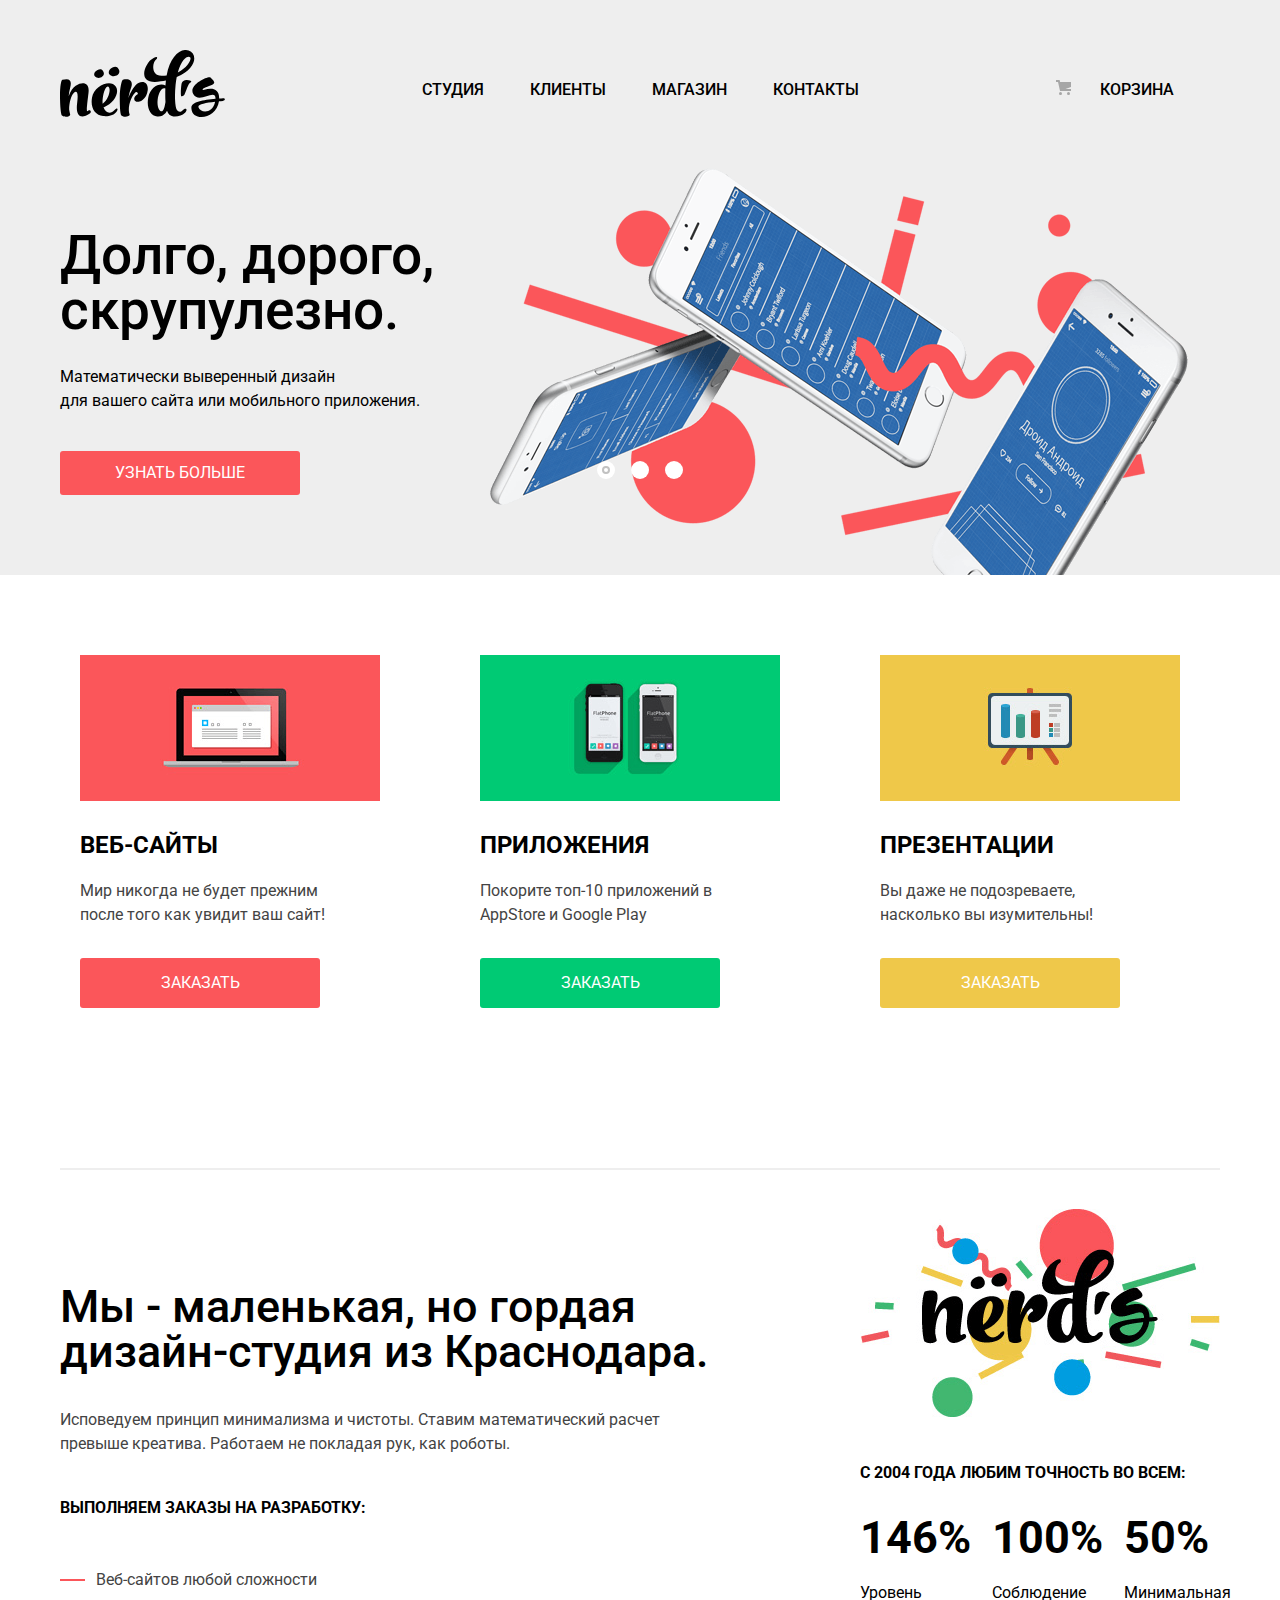
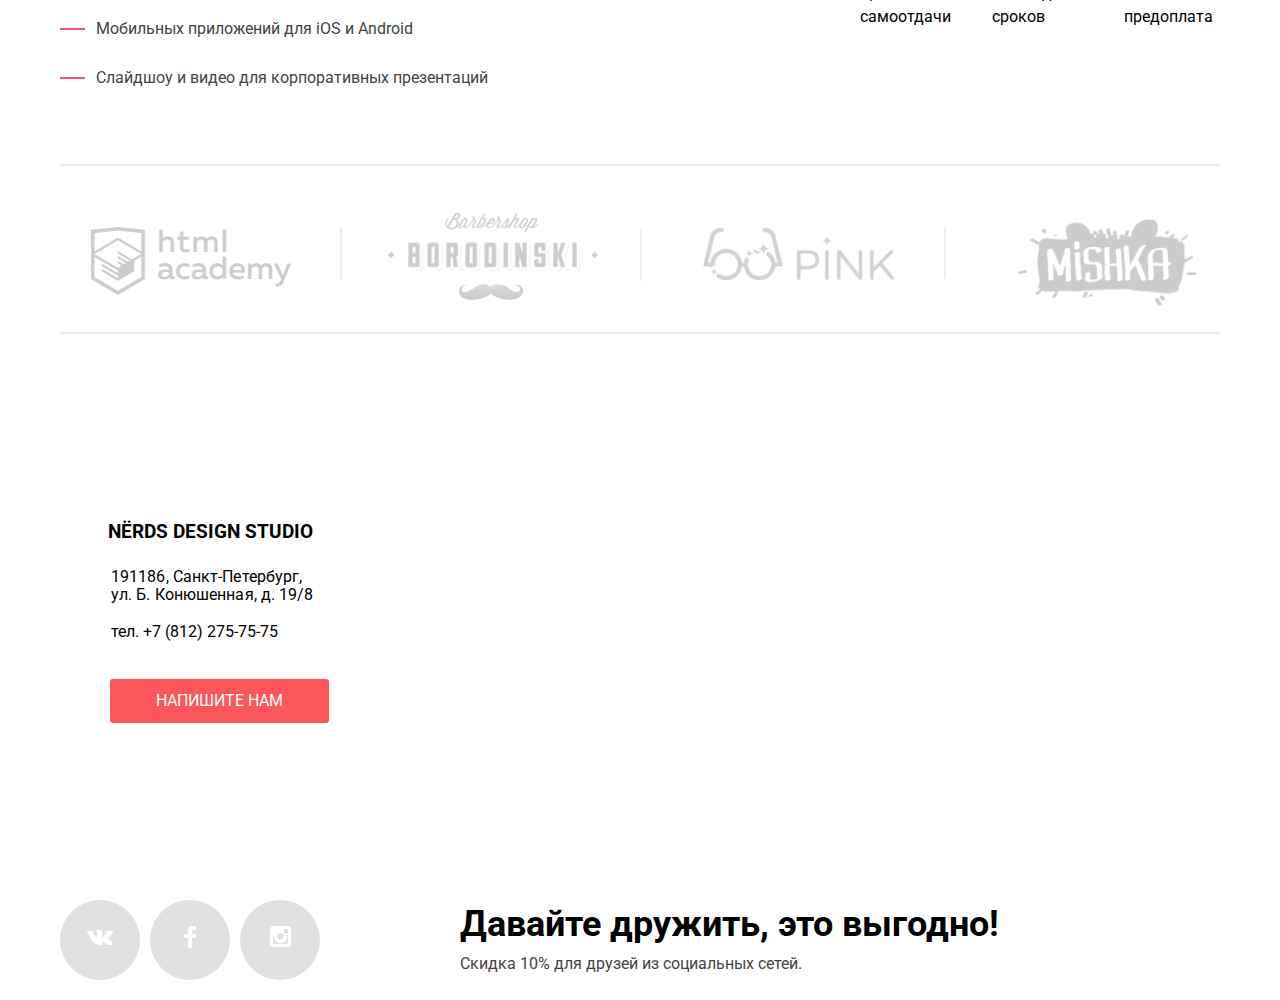
==== commit 3d058bad: "добавила JavaScript" ====
--- a/index.html
+++ b/index.html
@@ -14,22 +14,26 @@
           <a class="main-header-logo" href="#">
             <img src="img/nerds-logo.svg" width="165" height="75" alt="Логотип «Nerd`s»">
           </a>
-          <ul class="site-navigation">
-            <li><a href="#">Студия</a></li>
-            <li><a href="#">Клиенты</a></li>
-            <li><a href="catalog.html">Магазин</a></li>
-            <li><a href="#">Контакты</a></li>
-          </ul>
+          <div class="navigation">
+            <ul class="site-navigation">
+              <li><a href="#">Студия</a></li>
+              <li><a href="#">Клиенты</a></li>
+              <li><a href="catalog.html">Магазин</a></li>
+              <li><a href="#">Контакты</a></li>
+            </ul>
+          <div class="navigation basket">
           <ul class="site-navigation">
             <li>
               <svg xmlns="http://www.w3.org/2000/svg" width="15" height="15" viewBox="0 0 15 15"><circle fill="#a6a6a6" cx="4.5" cy="13.5" r="1.5"/><circle fill="#a6a6a6" cx="12.5" cy="13.5" r="1.5"/><path fill="#a6a6a6" d="M15 2H4.07l-.422-2H0v2h2.031l1.985 9H15V9H9.441L15 6.951z"/></svg>
               <a class="basket-button" href="#">Корзина</a>
             </li>
           </ul>
-        </nav>
+        </div>
+      </div>
+      </nav>
       </div>
     </header>
-    <main class="container">
+    <main>
       <section class="slider">
         <div class="container">
           <h2 class="visually-hidden">Преимущества</h2>
@@ -60,26 +64,30 @@
           </ul>  
         </div>
       </section>
-      <ul class="services-list">
-        <li class="services-item">
-          <img src="img/services1.png" width="300" height="146" alt="Веб-сайты">
-          <h3>ВЕБ-САЙТЫ</h3>
-          <p>Мир никогда не будет прежним после того как увидит ваш сайт!</p>
-          <a class="button button-red" href="#">Заказать</a>
-        </li>
-        <li class="services-item">
-          <img src="img/services2.png" width="300" height="146" alt="Приложения">
-          <h3>ПРИЛОЖЕНИЯ</h3>
-          <p>Покорите топ-10 приложений в AppStore и Google Play</p>
-          <a class="button button-green" href="#">Заказать</a>
-        </li>
-        <li class="services-item">
-          <img src="img/services3.png" width="300" height="146" alt="Презентации">
-          <h3>ПРЕЗЕНТАЦИИ</h3>
-          <p>Вы даже не подозреваете, насколько вы изумительны!</p>
-          <a class="button button-yellow" href="#">Заказать</a>
-        </li>
-      </ul>
+      <section class="services">
+        <div class="container">
+          <ul class="services-list">
+            <li class="services-item">
+              <img src="img/services1.png" width="300" height="146" alt="Веб-сайты">
+              <h3>ВЕБ-САЙТЫ</h3>
+              <p>Мир никогда не будет прежним после того как увидит ваш сайт!</p>
+              <a class="button button-red" href="#">Заказать</a>
+            </li>
+            <li class="services-item">
+              <img src="img/services2.png" width="300" height="146" alt="Приложения">
+              <h3>ПРИЛОЖЕНИЯ</h3>
+              <p>Покорите топ-10 приложений в AppStore и Google Play</p>
+              <a class="button button-green" href="#">Заказать</a>
+            </li>
+            <li class="services-item">
+              <img src="img/services3.png" width="300" height="146" alt="Презентации">
+              <h3>ПРЕЗЕНТАЦИИ</h3>
+              <p>Вы даже не подозреваете, насколько вы изумительны!</p>
+              <a class="button button-yellow" href="#">Заказать</a>
+            </li>
+          </ul>
+        </div>
+      </section>
       <section class="studio">
         <div class="container">
         <div class="representation">
@@ -128,19 +136,16 @@
             <a href="https://up.htmlacademy.ru/htmlcss/25">
               <img src="img/logo1.png" width="200" height="70" alt="HTML Academy">
             </a>
-            <pseudo:after><pseudo:after>
           </li>
           <li class="partners-item">
             <a href="#">
               <img src="img/logo2.png" width="212" height="90" alt="Барбершоп «Бородинский»">
             </a>
-            <pseudo:after><pseudo:after>
           </li>
           <li class="partners-item">
             <a href="#">
               <img src="img/logo3.png" width="191" height="56" alt="Pink">
             </a>
-            <pseudo:after><pseudo:after>
           </li>
           <li class="partners-item">
             <a href="#">
@@ -152,9 +157,19 @@
       </section>
       <section class="map">
         <iframe src="https://www.google.com/maps/embed?pb=!1m18!1m12!1m3!1d1998.598942412403!2d30.320894616187918!3d59.938796869047835!2m3!1f0!2f0!3f0!3m2!1i1024!2i768!4f13.1!3m3!1m2!1s0x4696310fca5ba729%3A0xea9c53d4493c879f!2z0JHQvtC70YzRiNCw0Y8g0JrQvtC90Y7RiNC10L3QvdCw0Y8g0YPQuy4sIDE5LCDQodCw0L3QutGCLdCf0LXRgtC10YDQsdGD0YDQsywgMTkxMTg2!5e0!3m2!1sru!2sru!4v1511716025084" width="1200" height="430" style="border:0" allowfullscreen></iframe>
+        <div class="container">
+          <section class="address">
+            <h3>NЁRDS DESIGN STUDIO</h3>
+            <p>191186, Санкт-Петербург, ул. Б. Конюшенная, д. 19/8</p>
+            <span>тел. +7 (812) 275-75-75</span>
+            <a href="modal-window.html" class="button button-address">Напишите нам</a>
+          </section>
+        </div>
       </section>
     </main>
+
     <footer class="main-footer">
+      <div class="container">
       <div class="footer-social">
         <ul class="social-list">
           <li class="social-item">
@@ -177,29 +192,34 @@
           </li>
         </ul>
       </div>
+      <div class="friends">
       <h3>Давайте дружить, это выгодно!</h3>
-      <p>Скидка 10% для друзей из социальных сетей.</p>
+      <span>Скидка 10% для друзей из социальных сетей.</span>
+    </div>
+    </div>
     </footer>
-    <section class="modal modal-login">
+
+     <section class="modal modal-login">
       <h2>Напишите нам</h2>
       <form class="login-form" action="https://echo.htmlacademy.ru" method="post">
         <div class="wrapper">
           <p>
             <label for="user-name"><b>Ваше имя:</b></label>
-            <input type="text" name="user-name"  placeholder="Имя Фамилия" required="" autofocus="">			
+            <input type="text" name="user-name" id="user-name" placeholder="Имя Фамилия" required="" autofocus="">			
           </p>
           <p>
             <label for="user-email"><b>Ваш e-mail</b></label>
-            <input type="email" name="user-email" placeholder="email@example.com" required="">			
+            <input type="email" name="user-email" id="user-email" placeholder="example@.com" required="">			
           </p>
         </div>
         <p>
           <label for="contact-text"><b>Текст письма:</b></label>
-          <textarea name="text" id="contact-text" rows="5" cols="250" placeholder="В свободной форме" required=""></textarea>
+          <textarea name="text" id="contact-text" rows="5" cols="250" placeholder="Напишите что-нибудь..." required=""></textarea>
         </p>
         <button class="button" type="submit">Отправить</button>
           <a href="#" class="modal-close">Закрыть</a>
         </form>
     </section>
+    <script src="js/script.min.js"></script>
   </body>
 </html>
--- a/css/style.css
+++ b/css/style.css
@@ -1,13 +1,11 @@
 body {
-    width: 1200px;
-    margin: 0 auto;
-    padding: 0 20px;
-    font-family: 'Roboto', sans-serif;
+    margin: 0;
+    padding: 0;
+    font-family: "Roboto",Arial,sans-serif;
     font-size: 16px;
     line-height: 24px;
     font-weight: 400;
-    background-color: white;
-    color: black;
+    color: #000;
 }
 
 a {
@@ -17,6 +15,29 @@
 img {
     max-width: 100%;
     height: auto;
+}
+
+.section {
+    display: block;
+}
+
+main {
+    display: block;
+    min-width: 1200px;
+}
+
+.container {
+    margin: 0 auto;
+    padding: 0;
+    max-width: 1160px;
+    min-height: 100px;
+    position: relative;
+}
+
+ul {
+    list-style: none;
+    margin: 0;
+    padding: 0;
 }
 
 .button {
@@ -47,6 +68,17 @@
     box-shadow: 0 3px rgba(0, 0, 0, 0.1) inset;
 }
 
+.visually-hidden {
+    position: absolute;
+    clip: rect(0 0 0 0);
+    width: 1px;
+    height: 1px;
+    margin: -1px;
+    border: 0;
+    padding: 0;
+    overflow: hidden;
+}
+
 .main-header {
     margin: 0;
     min-width: 1200px;
@@ -57,12 +89,11 @@
 .container {
     margin: 0 auto;
     padding: 0;
-    max-width: 1160px;
     min-height: 100px;
     position: relative;
 }
 
-.main-header-logo {
+.main-navigation .main-header-logo {
    position: absolute;
 }
 
@@ -77,36 +108,18 @@
 
 }
    
-.main-navigation {
+.main-navigation .navigation {
     display: flex;
-    padding-left: 20px;
-    padding-right: 20px;
+    padding-top: 28px;
+    margin-left: 362px;
     text-transform: uppercase;
-    font-size: 16px;
-    line-height: 20px;
-    color: #000000;
-  
-    background-color: #eeeeee;
-}
-
-.site-navigation {
+}
+
+.main-navigation .site-navigation {
     display: flex;
-    padding: 0px;
-    margin: 75px 0 0;
+    margin: 0;
+    padding: 0;
     list-style: none;
-    text-transform: uppercase;
-}
-
-.site-navigation:first-of-type {
-    justify-content: space-between;
-    width: 440px;
-    margin-left: 200px;
-}
-
-.site-navigation:last-of-type {
-    position: relative;
-    justify-content: flex-end;
-    margin-left: auto;
 }
 
 .site-navigation li {
@@ -126,15 +139,22 @@
     color: #c0c0c0;
 }
 
-.site-navigation-current {
-    border-bottom: 2px solid #fb565a;
-}
-
-.site-navigation .basket {
+.site-navigation .active {
+	border-bottom: 2px solid #fb565a;
+	padding-bottom: 8px;
+}
+
+.navigation .basket {
     display: flex;
     margin: 0 0 0 auto;
     padding: 0;
     list-style: none;
+}
+
+.basket svg {
+    margin-right: 25px;
+    align-self: center;
+    fill: #a6a6a6;
 }
 
 .basket a {
@@ -154,7 +174,6 @@
 /* slider */
 
 .container {
-    width: 1200px;
     margin: 0 auto;
     padding: 0 20px;
     box-sizing: border-box;
@@ -228,19 +247,19 @@
 }
   
 .slider-item:nth-child(1) {
-    background-image: url("img/slide1.png");
+    background-image: url(../img/slide1.png);
     background-repeat: no-repeat;
     background-position: 93% 18px;
 }
   
 .slider-item:nth-child(2) {
-    background-image: url("img/slide2.png");
+    background-image: url(../img/slide2.png);
     background-repeat: no-repeat;
     background-position: 100% 0;
 }
   
 .slider-item:nth-child(3) {
-    background-image: url("img/slide3.png");
+    background-image: url(../img/slide3.png);
     background-repeat: no-repeat;
     background-position: 100% 20px;
 }
@@ -290,13 +309,14 @@
 }
   
 
+
 .services-list {
     display: flex;
-    justify-content: flex-start;
-    flex-wrap: nowrap;
-    padding: 0;
-    margin-bottom: 40px;
+    justify-content: space-between;
+    margin: 0;
+    padding: 80px 0;
     list-style: none;
+    border-bottom: 2px solid #eee;
 }
 
 .services-item {
@@ -325,6 +345,11 @@
     color: #444;
 }
 
+.button-green, .button-red, .button-yellow {
+    width: 160px;
+    padding: 15px 0;
+}
+
 .button-red  {
     background-color: #fb565a;
     margin-bottom: 80px;
@@ -370,12 +395,7 @@
     background-color: #e5a722;
 }
 
-.studio {
-    display: flex;
-    flex-wrap: wrap;
-    justify-content: space-betwwen;
-    padding: 0 20px;
-}
+
 
 .studio .container {
     display: flex;
@@ -387,7 +407,6 @@
 .representation {
     width: 665px;
     margin-top: 30px;
-    margin-bottom: 70px;
 }
 
 .representation h3 {
@@ -483,18 +502,11 @@
     margin-bottom: 38px;
 }
 
-.partners {
-    display: flex;
-    flex-direction: row;
+.partners .container {
+    margin: 0 auto;
+    padding: 0;
+    min-height: 100px;
     position: relative;
-    justify-content: flex-start;
-    align-items: center;
-    flex-wrap: wrap;
-    min-height: 182px;
-    margin-bottom: 83px;
-}
-
-.partners .container {
     padding: 61px 0 19px;
     border-bottom: 2px solid #eee;
 }
@@ -507,50 +519,38 @@
 }
 
 .partners-item {
-    display: block;
-    width: 260px;
-    height: 180px;
-    margin: 0 20px;
     position: relative;
 }
 
-.partners img {
-    opacity: 0.2;
-}
-
-.partners img:hover {
-    opacity: 1;
-}
-
-.partners img:active {
-    opacity: 0.1;
-}
-
-.pagination-list {
-    display: flex;
-    margin-top: 44px;
-}
-
-.pagination-item:not(:last-child) {
-    margin-right: 10px;
-}
-
-.pagination-item a {
-    padding: 12px 18px;
-    border: 3px solid #eee;
-    background-color: #eee;
-    color: #000;
-    line-height: 18px;
-    text-transform: uppercase;
-    font-weight: 500;
-}
-
-.pagination-item .active {
-    background-color: #fff;
-}
-
-.pagination-item:last-child a {
-    padding: 12px 75px;
+.partners-item:first-child {
+    margin-right: 97px;
+    margin-left: 31px;
+}
+
+.partners-item:nth-child(2) {
+    margin-top: -14px;
+    margin-right: 103px;
+}
+
+.partners-item:nth-child(2)::after {
+	top: 16px;
+    left: 252px;
+}
+
+.partners-item:nth-child(3) {
+    margin-right: 123px;
+}
+
+.partners-item:nth-child(3)::after {
+    left: 241px;
+}
+
+.partners-item:last-child {
+    margin-top: -8px;
+}
+
+.partners-item:last-child::after {
+	display: none;
 }
 
 .partners-item::after {
@@ -563,7 +563,37 @@
     left: 249px;
 }
 
+.partners img {
+    opacity: 0.2;
+}
+
+.partners img:hover {
+    opacity: 1;
+}
+
+.partners img:active {
+    opacity: 0.1;
+}
+
 /* Form */
+
+.container-catalog {
+	margin: 0 auto;
+    display: flex;
+    justify-content: space-between;
+	padding: 0;
+	max-width: 1160px;
+}
+
+fieldset {
+	border: none;
+    padding: 0;
+    margin-bottom: 20px;
+}
+
+.filter {
+    width: 260px;
+}
 
 .filter-item {
     margin: 0;
@@ -571,7 +601,6 @@
     
     border: none;
     
-    /* Для демонстрации */
     width: 260px;
     margin: 50px auto; 
 }
@@ -670,19 +699,518 @@
     text-align: right;
 }
 
+
+fieldset .grid {
+    margin-bottom: 13px;
+}
+
+fieldset:nth-child(2) {
+	margin-top: 55px;
+	margin-bottom: 38px;
+}
+
+.filter legend {
+    font-weight: 700;
+    margin-bottom: 25px;
+    font-size: 18px;
+    line-height: 30px;
+    text-transform: uppercase;
+}
+
+.filter ul {
+    list-style: none;
+    margin: 0;
+    padding: 0;
+}
+
+.filter-option label {
+	color: #283136;
+}
+
+.filter-option fieldset:last-of-type {
+	margin-bottom: 0;
+}
+
+.net-option {
+	margin-bottom: 11px;
+}
+
+.net-option:last-child {
+    margin-bottom: 0;
+}
+
+.net-option label {
+	position: relative;
+	display: block;
+	padding-left: 36px;
+}
+
+.filter-input-radio + label::before {
+	content: "";
+    width: 17px;
+    height: 17px;
+    position: absolute;
+    left: 1px;
+    top: 0px;
+    border: 4px solid #a6a6a6;
+    border-radius: 50%;
+}
+
+.filter-input-radio:checked + label::after {
+	content: "";
+    width: 9px;
+    height: 9px;
+    position: absolute;
+    left: 8px;
+    top: 7px;
+    background-color: #a6a6a6;
+    border: 1px solid #a6a6a6;
+    border-radius: 50%;
+}
+
+.features-item {
+	margin-bottom: 16px;
+}
+
+.features-item:last-child {
+	margin-bottom: 0;
+}
+
+.features-item label {
+	padding-left: 36px;
+	position: relative;
+}
+
+.filter-input-checkbox + label::before {
+	content: "";
+    width: 20px;
+    height: 20px;
+    position: absolute;
+    left: 0;
+    top: 0px;
+    border: 2px solid #a6a6a6;
+    border-radius: 3px;
+}
+
+.filter-input-checkbox:checked + label::after {
+	content: "";
+    width: 25px;
+    height: 22px;
+    position: absolute;
+    left: 6px;
+    top: -1px;
+    background-image: url(../img/сheсkbox-1.svg);
+    background-repeat: no-repeat;
+}
+
+.filter button {
+	width: 100%;
+	border: none;
+	padding: 15px 0;
+	margin-top: 50px;
+	background-color: #eeeeee;
+	font-family: inherit;
+}
+
+.filter button:hover {
+	background-color: #dfdfdf;
+}
+
+.filter button:focus {
+	background-color: #d5d5d5;
+	color: #c1c1c1;
+	border-top: 3px solid #bfbfbf;
+}
+
+.filter-input-radio + label:hover {
+	color: #000000;
+}
+
+.filter-input-radio + label:hover::before {
+    border: 4px solid #4d4d4d;
+}
+
+.filter-input-radio:checked + label:hover::after {
+    background-color: #4d4d4d;
+    border: 1px solid #4d4d4d; 
+}
+
+.filter-input-radio:disabled + label {
+	color: #ededed;
+}
+
+.filter-input-radio:disabled + label::before {
+    border: 4px solid #ededed;
+}
+
+.filter-input-radio:checked:disabled + label::after {
+   	background-color: #ededed;
+    border: 1px solid #ededed;  
+}
+
+.filter-input-checkbox + label:hover {
+	color: #000000;
+}
+
+.filter-input-checkbox + label:hover::before {
+    border: 2px solid #4d4d4d;
+}
+.filter-input-checkbox:checked + label:hover::after {
+    background-image: url(../img/сheсkbox-hover.svg); 
+}
+
+.filter-input-checkbox:disabled + label {
+	color: #ededed;
+}
+
+.filter-input-checkbox:disabled + label::before {
+    border: 2px solid #ededed;
+}
+
+.filter-input-checkbox:checked:disabled + label::after {
+    background-image: url(../img/сheсkbox.svg); 
+}
+
 /* Catalog */
 
+.catalog-partners .container {
+    max-width: 760px;
+}
+
+.sorting {
+	display: flex;
+	justify-content: space-between;
+    width: 760px;
+    margin: 0px;
+    padding: 0px;
+}
+
+.sorting ul {
+	display: flex;
+}
+
+.sorting b {
+	font-size: 18px;
+	margin-right: 218px;
+}
+
+.sorting a {
+	display: block;
+	text-transform: uppercase;
+	font-size: 14px;
+	color: #cacaca;
+}
+
+.sorting-item {
+	margin-right: 25px;
+}
+
+.sorting-item .active {
+	color: #000000;
+}
+
+.sorting-item a:hover {
+	color: #8d8d8d;
+}
+
+.sorting-item a:active {
+	color: #000000;
+}
+
+.sorting-item:last-child {
+	margin: 0;
+}
+
+.sorting-buttons {
+	display: flex;
+	align-items: center;
+	margin: 0;
+	padding: 0;
+}
+
+.sorting-buttons .button-down {
+	width: 0;
+	height: 0;
+	padding: 0;
+	margin: 0;
+	margin-right: 18px;
+	border-style: solid;
+	border-width: 10px 5.5px 0 5.5px;
+	border-color: #010101 transparent transparent transparent;
+}
+
+.sorting-buttons .button-down:hover {
+	border-color: #a6a6a6 transparent transparent transparent;
+}
+
+.sorting-buttons .button-down:active {
+	border-color: #231f20 transparent transparent transparent;
+}
+
+.sorting-buttons .button-up {
+	width: 0;
+	height: 0;
+	padding: 0;
+	margin: 0;
+	border-style: solid;
+	border-width: 0 5.5px 10px 5.5px;
+	border-color: transparent transparent #ededed transparent;
+}
+
+.sorting-buttons .button-up:hover {
+	border-color: transparent transparent #a6a6a6 transparent;
+}
+
+.sorting-buttons .button-up:active {
+	border-color: transparent transparent #231f20 transparent;
+}
+
+.catalog {
+    margin-top: 55px;
+}
+
+.catalog-list {
+    display: flex;
+    flex-wrap: wrap;
+    justify-content: space-between;
+}
+
+.catalog-item {
+    position: relative;
+    width: 360px;
+    margin-bottom: 55px;
+}
+
+.catalog-item img {
+	margin-top: -7px;
+}
+
+.catalog-item:not(:first-child) path {
+	fill: #e9e9e9;
+}
+
+.catalog .description {
+    width: 360px;
+    min-height: 165px;
+    text-align: center;
+    padding: 24px 0 40px;
+    background-color: #eeeeee;
+    position: absolute;
+    bottom: 0;
+}
+
+.description {
+    width: 660px;
+}
+
+.catalog .description h3 {
+    margin-top: 0;
+    margin-bottom: -1px;
+    font-size: 18px;
+    line-height: 30px;
+    color: #000;
+}
+
+.catalog .description-text {
+    padding: 0 78px;
+    margin-bottom: 43px;
+    line-height: 18px;
+    color: #666;
+}
+
+.catalog-item:nth-child(2) .description-text {
+	padding: 0 54px;
+}
+
+.catalog-item:nth-child(3) .description-text {
+	padding: 0 83px;
+}
+
+.catalog-item:nth-child(5) .description-text {
+	padding: 0 68px;
+}
+
+.catalog-item:last-child .description-text {
+	padding: 0 71px;
+}
+
+.catalog-item:not(:first-child) .description {
+	display: none;
+}
+
+.catalog-item:not(:first-child):hover .description {
+	display: block;
+}
+
+.catalog-item:not(:first-child):hover path {
+	fill: #4d4d4d;
+}
+
+.description .price {
+    background-color: #fb565a;
+    border: 1px solid #fb565a;
+    border-radius: 3px;
+    color: #fff;
+    line-height: 18px;
+    padding: 13px 61px;
+    cursor: pointer;
+}
+
+.description .price:hover {
+	background-color: #e74246;
+}
+
+.description .price:active {
+	background-color: #d7373b;
+}
+
+.pagination-list {
+	display: flex;
+	margin-top: 44px;
+}
+
+.pagination-item:not(:last-child) {
+	margin-right: 10px;
+}
+
+.pagination-item a {
+	padding: 12px 18px;
+	border: 3px solid #eeeeee;
+	background-color: #eeeeee;
+	color: #000000;
+	line-height: 18px;
+	text-transform: uppercase;
+	font-weight: 500;
+}
+
+.pagination-item a:hover {
+	background-color: #dfdfdf;
+	border: 3px solid #dfdfdf;
+}
+
+.pagination-item a:active {
+	color: #a9a9a9;
+	background-color: #d5d5d5;
+	border: 3px solid #d5d5d5;
+	border-top-color: #bfbfbf;
+}
+
+.pagination-item:last-child a {
+	padding: 12px 75px;
+}
+
+.pagination-item .active {
+	background-color: #ffffff;
+}
+
+
+/* Map */
+
+.map {
+    margin-top: 80px;
+    background-repeat: no-repeat;
+    background-position: 50% 42%;
+    background-size: cover;
+    height: 420px;
+}
+
+.map iframe {
+    position: absolute;
+    width: 100%;
+    height: 420px;
+}
+
+
+.map .container {
+    min-height: 230px;
+    padding-top: 55px;
+    z-index: 2;
+}
+
+.container {
+    margin: 0 auto;
+    padding: 0;
+    max-width: 1160px;
+    min-height: 100px;
+    position: relative;
+}
+
+.map .address {
+    width: 297px;
+    padding: 32px 10px 46px;
+    background-color: #fff;
+}
+
+.address h3 {
+    margin-left: 38px;
+}
+
+.address p {
+    padding: 0 41px;
+    margin-top: 24px;
+    letter-spacing: .1px;
+    line-height: 18px;
+}
+
+.address span {
+    margin-left: 41px;
+}
+
+.button-address {
+    width: 219px;
+    margin-left: 40px;
+    margin-top: 35px;
+}
+
 /* Footer */
 
+.main-footer {
+    padding-top: 66px;
+}
+
+.main-footer .container {
+    display: flex;
+}
+
+.footer-social {
+   display: block; 
+}
+
 .social-list {
-    width: 260px;
-    list-style: none;
-    padding: 0;
-    margin: 0;
+    display: flex;
+    padding: 0;
+    margin: 0 140px 0 0;
+}
+
+.social-item {
+    display: flex;
+    justify-content: center;
+    align-items: center;
+    background-color: #e1e1e1;
+    width: 80px;
+    height: 80px;
+    border-radius: 50%;
+    margin-right: 10px;
+}
+
+.social-item:last-child {
+	margin-right: 0;
+}
+
+.social-item:hover {
+	background-color: #e74246;
+}
+
+.social-item:focus {
+	background-color: #d7373b;
 }
 
 .social-button {
-    margin-bottom: 5px;
+	padding: 30px;
+}
+
+.social-button:focus path {
+	fill: #e37376;
 }
 
 .main-footer h3 {
@@ -694,11 +1222,183 @@
     margin: 6px 0 10px;
 }
 
-.main-footer p {
+.main-footer span {
     margin: 0;
     line-height: 22px;
     color: #444;
 }
 
-
-
+/* Modal */
+
+.modal {
+	position: fixed;
+	background-color: #ffffff;
+	z-index: 5;
+	box-shadow: 0 30px 50px rgba(0, 0, 0, 0.7);
+}
+
+.modal-login {
+	display: none;
+	top: -20px;
+  	margin-left: 282px;
+	width: 760px;
+	z-index: 5;
+	padding: 65px 100px;
+}
+
+.modal-close {
+	position: absolute;
+	top: 78px;
+	right: 90px;
+	width: 22px;
+	height: 22px;
+	font-size: 0;
+	border: 0;
+	cursor: pointer;
+}
+
+.modal-close::before,
+.modal-close::after {
+	content: "";
+	position: absolute;
+	width: 19px;
+	height: 3px;
+	top: 10px;
+	left: 2px;
+	background-color: #fecccd;
+}
+
+.modal-close::before {
+	transform: rotate(45deg);
+}
+
+.modal-close::after {
+	transform: rotate(-45deg);
+}
+
+.modal-close:hover::before,
+.modal-close:hover::after {
+	background-color: #fb565a;
+} 
+
+.modal-close:active::before,
+.modal-close:active::after {
+	background-color: #ffeeee;
+} 
+
+.login-form {
+	font-family: inherit;
+}
+
+.modal-login h2 {
+	margin-top: 0;
+    margin-bottom: 21px;
+	font-size: 45px;
+	line-height: 45px;
+	font-weight: 500;
+}
+
+.login-form p {
+	display: -webkit-box;
+	display: -ms-flexbox;
+	display: flex;
+    flex-direction: column;
+}
+label {
+	padding-bottom: 5px;
+}
+
+.login-form input {
+	width: 328px;
+	height: 46px;
+	border: 2px solid #d7dcde;
+	border-radius: 3px;
+	padding: 0 14px;
+}
+
+.login-form textarea {
+	padding: 10px 13px;
+	border: 2px solid #d7dcde;
+	border-radius: 3px;
+}
+
+.login-form input:hover,
+.login-form textarea:hover {
+	border: 2px solid #b4b9bb;
+}
+
+.login-form input:focus,
+.login-form textarea:focus {
+	outline: none;
+	color: #444444;
+	border: 2px solid #000000;
+}
+
+.login-form input:invalid {
+	color: #e74246;
+	border: 2px solid #e74246;
+}
+
+.login-form .wrapper {
+	display: -webkit-box;
+	display: -ms-flexbox;
+	display: flex;
+	justify-content: space-between;
+}
+
+textarea {
+	height: 95px;
+}
+
+.login-form button {
+	margin-top: 46px;
+	margin-bottom: 18px;
+    width: 260px;
+}
+
+@-webkit-keyframes bounce {
+	0% {
+	    transform: translateY(-2000px);
+	}
+
+	70% {
+	    transform: translateY(30px);
+	}
+
+	90% {
+	    transform: translateY(-10px);
+	}
+
+	100% {
+	    transform: translateY(0);
+	}
+}
+
+@keyframes bounce {
+	0% {
+	    transform: translateY(-2000px);
+	}
+
+	70% {
+        transform: translateY(30px);
+	}
+
+	90% {
+	transform: translateY(-10px);
+	}
+
+	100% {
+	transform: translateY(0);
+	}
+}
+
+.modal-show {
+	display: block;
+	-webkit-animation: bounce 0.6s;
+	        animation: bounce 0.6s;
+}
+
+/*modal-window*/
+.modal-window .modal-login {
+	display: block;
+}